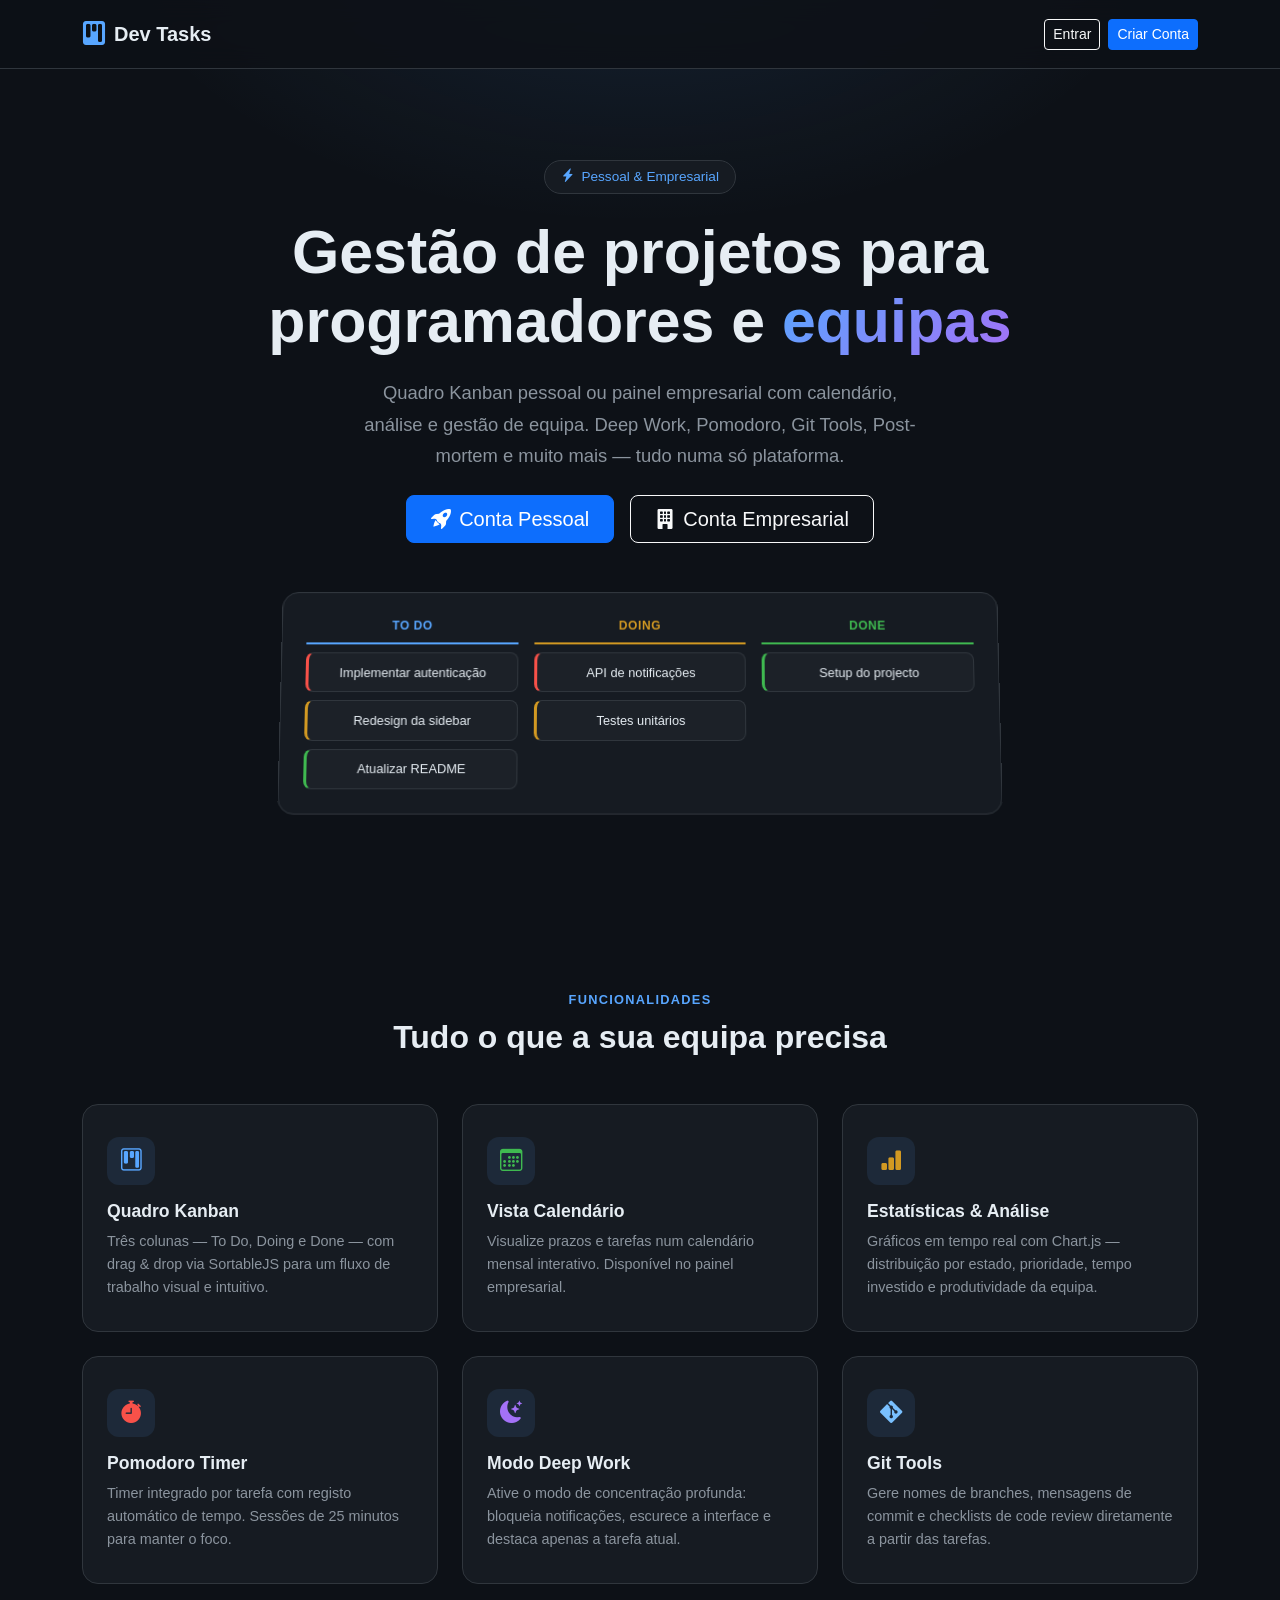
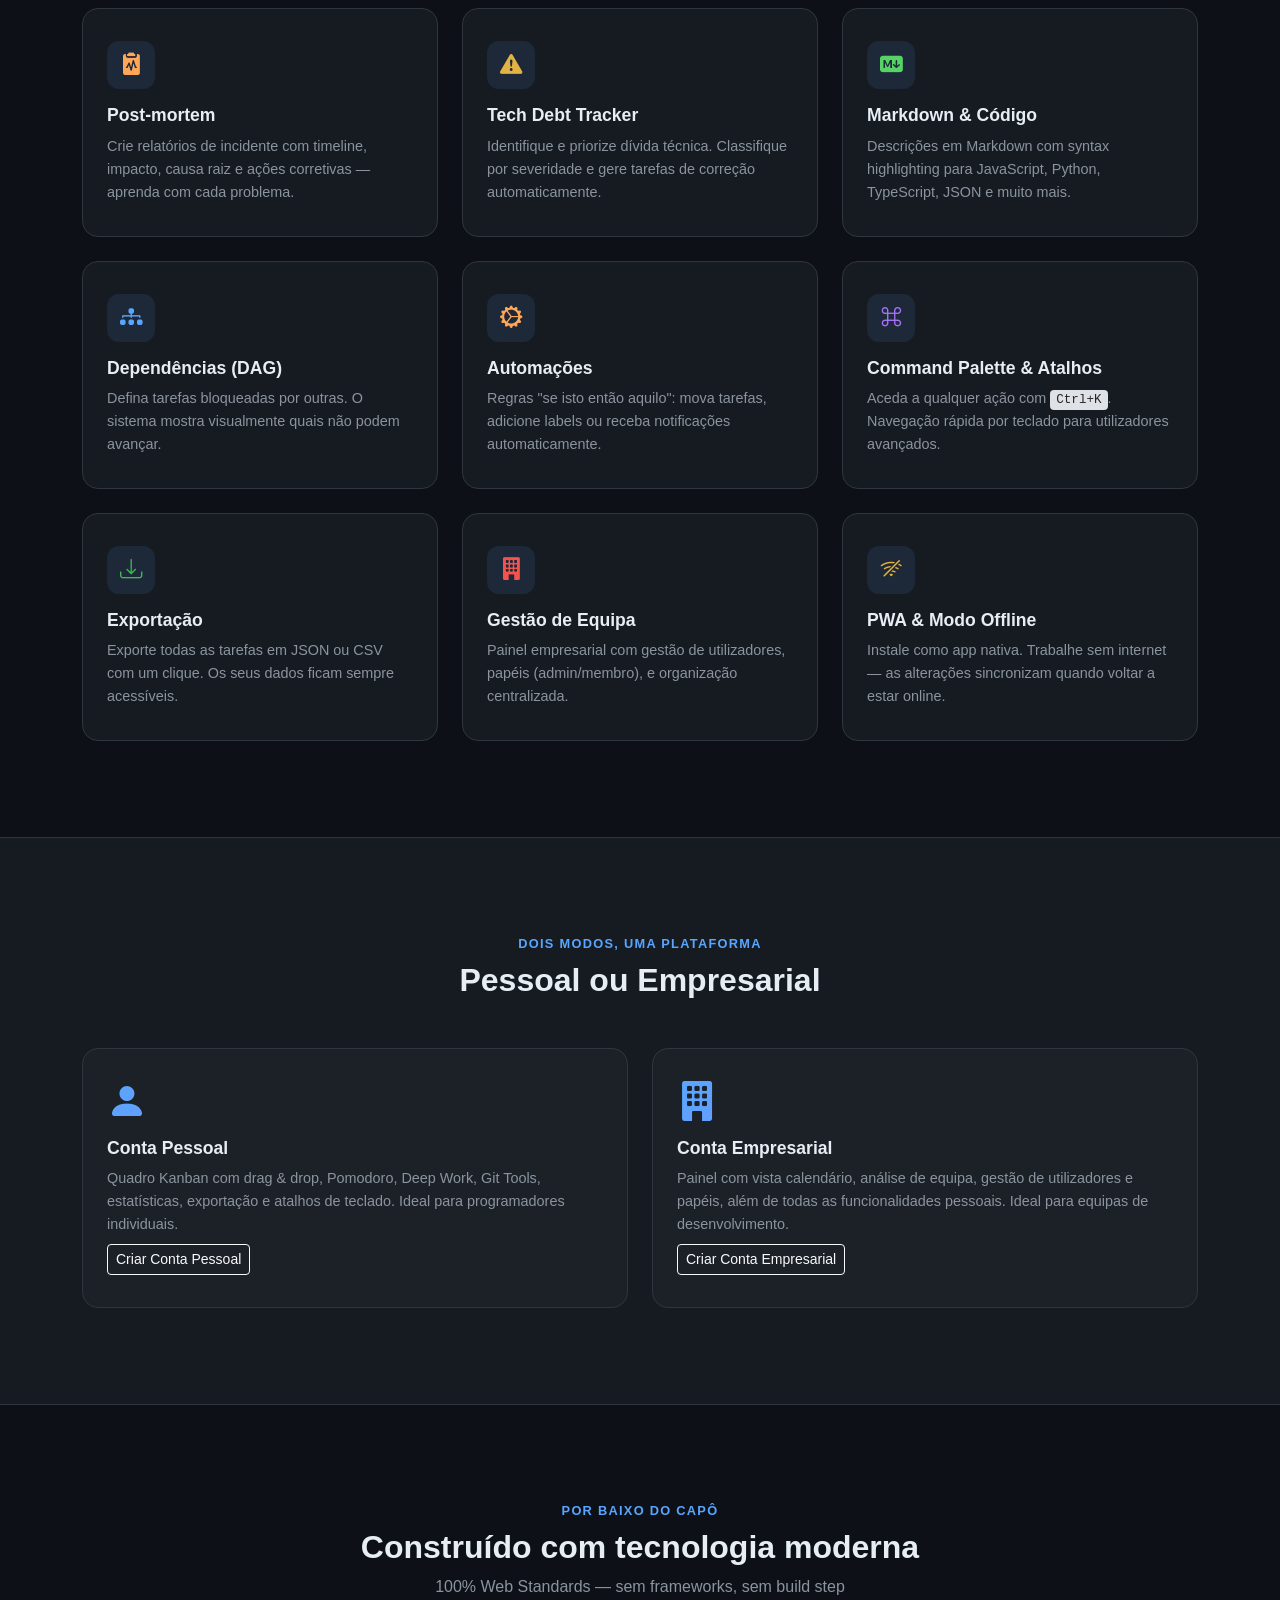
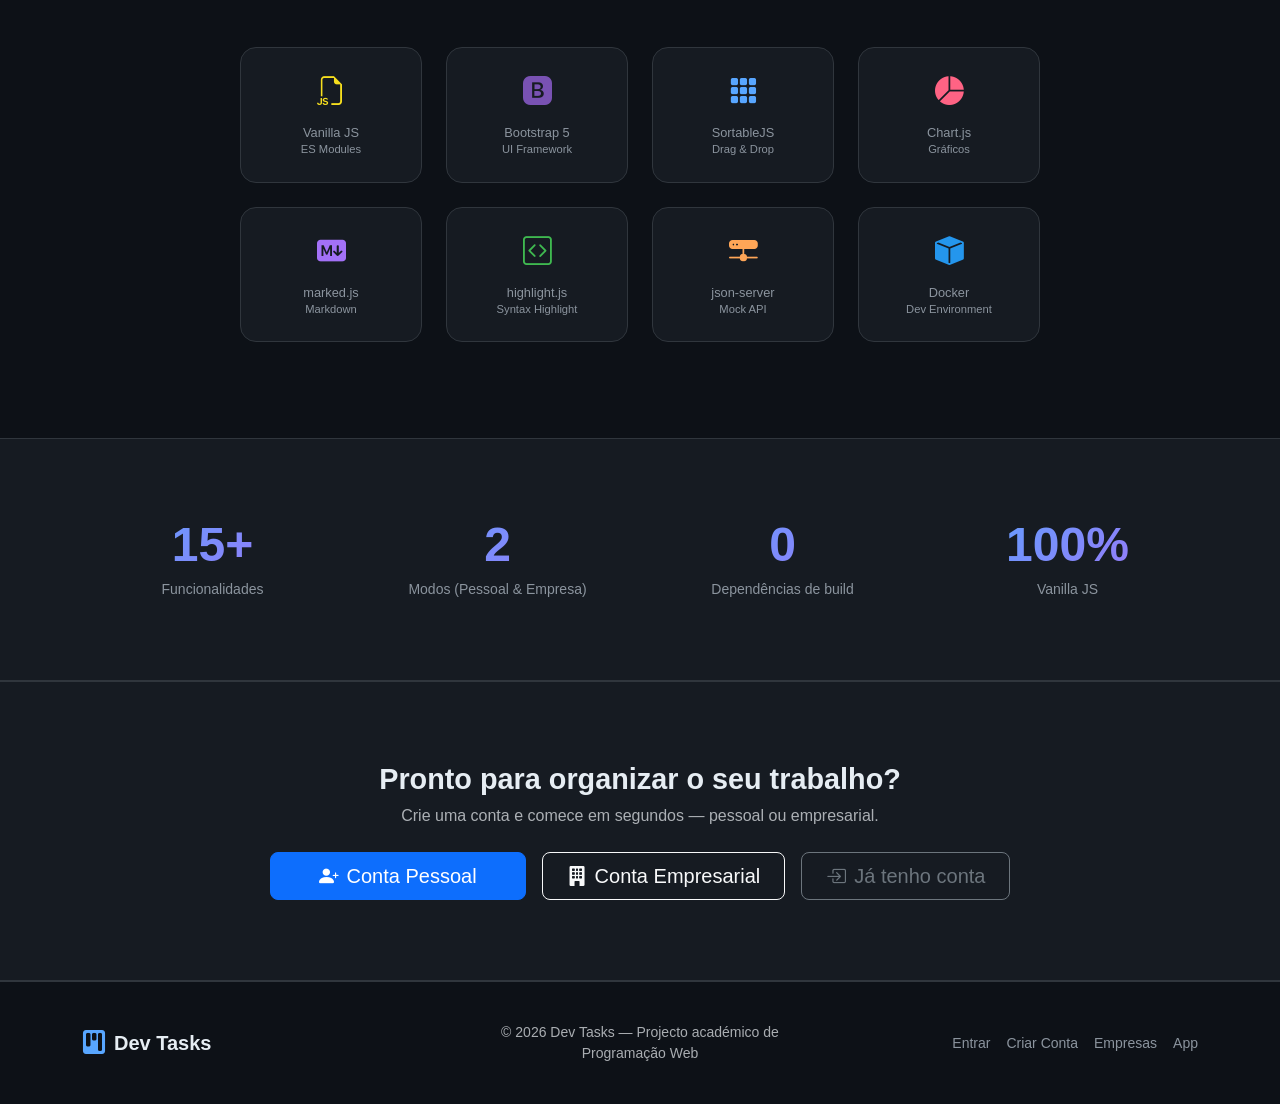
==== index.html @ e015496f "fix: use relative paths for GitHub Pages compatibility" ====
<!DOCTYPE html>
<html lang="pt" data-bs-theme="dark">
<head>
  <meta charset="UTF-8" />
  <meta name="viewport" content="width=device-width, initial-scale=1.0" />
  <meta name="description" content="Dev Tasks — Gestão de projetos para programadores e equipas. Kanban, calendário, Deep Work, Pomodoro, Git Tools e muito mais." />
  <meta name="theme-color" content="#0d1117" />
  <title>Dev Tasks — Gestão de projetos para devs</title>

  <link rel="icon" href="favicon.ico" type="image/x-icon" />
  <link rel="manifest" href="manifest.json" />

  <link
    rel="stylesheet"
    href="https://cdn.jsdelivr.net/npm/bootstrap@5.3.3/dist/css/bootstrap.min.css"
    crossorigin="anonymous"
  />
  <link
    rel="stylesheet"
    href="https://cdn.jsdelivr.net/npm/bootstrap-icons@1.11.3/font/bootstrap-icons.min.css"
  />
  <link rel="stylesheet" href="src/css/landing.css" />
</head>
<body>

  <!-- ===== NAV ===== -->
  <nav class="landing-nav">
    <div class="container d-flex align-items-center justify-content-between">
      <a href="./index.html" class="landing-brand">
        <i class="bi bi-kanban-fill"></i>
        <span>Dev Tasks</span>
      </a>
      <div class="d-flex gap-2 align-items-center">
        <a href="login.html" class="btn btn-outline-light btn-sm">Entrar</a>
        <a href="register.html" class="btn btn-primary btn-sm">Criar Conta</a>
      </div>
    </div>
  </nav>

  <!-- ===== HERO ===== -->
  <section class="hero">
    <div class="container text-center">
      <div class="hero-badge">
        <i class="bi bi-lightning-charge-fill"></i>
        Pessoal &amp; Empresarial
      </div>
      <h1 class="hero-title">
        Gestão de projetos para<br>
        programadores e <span class="text-gradient">equipas</span>
      </h1>
      <p class="hero-subtitle">
        Quadro Kanban pessoal ou painel empresarial com calendário, análise e gestão de equipa.
        Deep Work, Pomodoro, Git Tools, Post-mortem e muito mais — tudo numa só plataforma.
      </p>
      <div class="d-flex justify-content-center gap-3 mt-4">
        <a href="register.html" class="btn btn-primary btn-lg px-4">
          <i class="bi bi-rocket-takeoff-fill me-2"></i>Conta Pessoal
        </a>
        <a href="register-empresa.html" class="btn btn-outline-light btn-lg px-4">
          <i class="bi bi-building-fill me-2"></i>Conta Empresarial
        </a>
      </div>

      <!-- Board preview -->
      <div class="hero-preview mt-5">
        <div class="preview-board">
          <div class="preview-col">
            <div class="preview-col-header" style="--col-color: #58a6ff;">To Do</div>
            <div class="preview-card preview-card--alta">Implementar autenticação</div>
            <div class="preview-card preview-card--media">Redesign da sidebar</div>
            <div class="preview-card preview-card--baixa">Atualizar README</div>
          </div>
          <div class="preview-col">
            <div class="preview-col-header" style="--col-color: #d29922;">Doing</div>
            <div class="preview-card preview-card--alta">API de notificações</div>
            <div class="preview-card preview-card--media">Testes unitários</div>
          </div>
          <div class="preview-col">
            <div class="preview-col-header" style="--col-color: #3fb950;">Done</div>
            <div class="preview-card preview-card--baixa">Setup do projecto</div>
          </div>
        </div>
      </div>
    </div>
  </section>

  <!-- ===== FEATURES ===== -->
  <section id="features" class="features">
    <div class="container">
      <p class="section-label text-center">Funcionalidades</p>
      <h2 class="section-title text-center mb-5">Tudo o que a sua equipa precisa</h2>
      <div class="row g-4">

        <div class="col-md-6 col-lg-4">
          <div class="feature-card">
            <div class="feature-icon" style="--accent: #58a6ff;">
              <i class="bi bi-kanban"></i>
            </div>
            <h3>Quadro Kanban</h3>
            <p>Três colunas — To Do, Doing e Done — com drag &amp; drop via SortableJS para um fluxo de trabalho visual e intuitivo.</p>
          </div>
        </div>

        <div class="col-md-6 col-lg-4">
          <div class="feature-card">
            <div class="feature-icon" style="--accent: #3fb950;">
              <i class="bi bi-calendar3"></i>
            </div>
            <h3>Vista Calendário</h3>
            <p>Visualize prazos e tarefas num calendário mensal interativo. Disponível no painel empresarial.</p>
          </div>
        </div>

        <div class="col-md-6 col-lg-4">
          <div class="feature-card">
            <div class="feature-icon" style="--accent: #d29922;">
              <i class="bi bi-bar-chart-fill"></i>
            </div>
            <h3>Estatísticas &amp; Análise</h3>
            <p>Gráficos em tempo real com Chart.js — distribuição por estado, prioridade, tempo investido e produtividade da equipa.</p>
          </div>
        </div>

        <div class="col-md-6 col-lg-4">
          <div class="feature-card">
            <div class="feature-icon" style="--accent: #f85149;">
              <i class="bi bi-stopwatch-fill"></i>
            </div>
            <h3>Pomodoro Timer</h3>
            <p>Timer integrado por tarefa com registo automático de tempo. Sessões de 25 minutos para manter o foco.</p>
          </div>
        </div>

        <div class="col-md-6 col-lg-4">
          <div class="feature-card">
            <div class="feature-icon" style="--accent: #a371f7;">
              <i class="bi bi-moon-stars-fill"></i>
            </div>
            <h3>Modo Deep Work</h3>
            <p>Ative o modo de concentração profunda: bloqueia notificações, escurece a interface e destaca apenas a tarefa atual.</p>
          </div>
        </div>

        <div class="col-md-6 col-lg-4">
          <div class="feature-card">
            <div class="feature-icon" style="--accent: #79c0ff;">
              <i class="bi bi-git"></i>
            </div>
            <h3>Git Tools</h3>
            <p>Gere nomes de branches, mensagens de commit e checklists de code review diretamente a partir das tarefas.</p>
          </div>
        </div>

        <div class="col-md-6 col-lg-4">
          <div class="feature-card">
            <div class="feature-icon" style="--accent: #ffa657;">
              <i class="bi bi-clipboard2-pulse-fill"></i>
            </div>
            <h3>Post-mortem</h3>
            <p>Crie relatórios de incidente com timeline, impacto, causa raiz e ações corretivas — aprenda com cada problema.</p>
          </div>
        </div>

        <div class="col-md-6 col-lg-4">
          <div class="feature-card">
            <div class="feature-icon" style="--accent: #e3b341;">
              <i class="bi bi-exclamation-triangle-fill"></i>
            </div>
            <h3>Tech Debt Tracker</h3>
            <p>Identifique e priorize dívida técnica. Classifique por severidade e gere tarefas de correção automaticamente.</p>
          </div>
        </div>

        <div class="col-md-6 col-lg-4">
          <div class="feature-card">
            <div class="feature-icon" style="--accent: #56d364;">
              <i class="bi bi-markdown-fill"></i>
            </div>
            <h3>Markdown &amp; Código</h3>
            <p>Descrições em Markdown com syntax highlighting para JavaScript, Python, TypeScript, JSON e muito mais.</p>
          </div>
        </div>

        <div class="col-md-6 col-lg-4">
          <div class="feature-card">
            <div class="feature-icon" style="--accent: #58a6ff;">
              <i class="bi bi-diagram-3-fill"></i>
            </div>
            <h3>Dependências (DAG)</h3>
            <p>Defina tarefas bloqueadas por outras. O sistema mostra visualmente quais não podem avançar.</p>
          </div>
        </div>

        <div class="col-md-6 col-lg-4">
          <div class="feature-card">
            <div class="feature-icon" style="--accent: #ffa657;">
              <i class="bi bi-gear-wide-connected"></i>
            </div>
            <h3>Automações</h3>
            <p>Regras "se isto então aquilo": mova tarefas, adicione labels ou receba notificações automaticamente.</p>
          </div>
        </div>

        <div class="col-md-6 col-lg-4">
          <div class="feature-card">
            <div class="feature-icon" style="--accent: #a371f7;">
              <i class="bi bi-command"></i>
            </div>
            <h3>Command Palette &amp; Atalhos</h3>
            <p>Aceda a qualquer ação com <kbd>Ctrl+K</kbd>. Navegação rápida por teclado para utilizadores avançados.</p>
          </div>
        </div>

        <div class="col-md-6 col-lg-4">
          <div class="feature-card">
            <div class="feature-icon" style="--accent: #3fb950;">
              <i class="bi bi-download"></i>
            </div>
            <h3>Exportação</h3>
            <p>Exporte todas as tarefas em JSON ou CSV com um clique. Os seus dados ficam sempre acessíveis.</p>
          </div>
        </div>

        <div class="col-md-6 col-lg-4">
          <div class="feature-card">
            <div class="feature-icon" style="--accent: #f85149;">
              <i class="bi bi-building-fill"></i>
            </div>
            <h3>Gestão de Equipa</h3>
            <p>Painel empresarial com gestão de utilizadores, papéis (admin/membro), e organização centralizada.</p>
          </div>
        </div>

        <div class="col-md-6 col-lg-4">
          <div class="feature-card">
            <div class="feature-icon" style="--accent: #e3b341;">
              <i class="bi bi-wifi-off"></i>
            </div>
            <h3>PWA &amp; Modo Offline</h3>
            <p>Instale como app nativa. Trabalhe sem internet — as alterações sincronizam quando voltar a estar online.</p>
          </div>
        </div>

      </div>
    </div>
  </section>

  <!-- ===== PLANS ===== -->
  <section class="how-it-works">
    <div class="container">
      <p class="section-label text-center">Dois modos, uma plataforma</p>
      <h2 class="section-title text-center mb-5">Pessoal ou Empresarial</h2>
      <div class="row g-4">
        <div class="col-md-6">
          <div class="step-card">
            <div class="step-number"><i class="bi bi-person-fill"></i></div>
            <h3>Conta Pessoal</h3>
            <p>Quadro Kanban com drag &amp; drop, Pomodoro, Deep Work, Git Tools, estatísticas, exportação e atalhos de teclado. Ideal para programadores individuais.</p>
            <a href="register.html" class="btn btn-sm btn-outline-light mt-2">Criar Conta Pessoal</a>
          </div>
        </div>
        <div class="col-md-6">
          <div class="step-card">
            <div class="step-number"><i class="bi bi-building-fill"></i></div>
            <h3>Conta Empresarial</h3>
            <p>Painel com vista calendário, análise de equipa, gestão de utilizadores e papéis, além de todas as funcionalidades pessoais. Ideal para equipas de desenvolvimento.</p>
            <a href="register-empresa.html" class="btn btn-sm btn-outline-light mt-2">Criar Conta Empresarial</a>
          </div>
        </div>
      </div>
    </div>
  </section>

  <!-- ===== TECH STACK ===== -->
  <section class="tech-stack">
    <div class="container">
      <p class="section-label text-center">Por baixo do capô</p>
      <h2 class="section-title text-center mb-2">Construído com tecnologia moderna</h2>
      <p class="section-subtitle text-center mb-5">100% Web Standards — sem frameworks, sem build step</p>
      <div class="tech-grid">
        <div class="tech-item">
          <i class="bi bi-filetype-js tech-icon" style="color:#f7df1e"></i>
          <span>Vanilla JS<br><small>ES Modules</small></span>
        </div>
        <div class="tech-item">
          <i class="bi bi-bootstrap-fill tech-icon" style="color:#7952b3"></i>
          <span>Bootstrap 5<br><small>UI Framework</small></span>
        </div>
        <div class="tech-item">
          <i class="bi bi-grid-3x3-gap-fill tech-icon" style="color:#58a6ff"></i>
          <span>SortableJS<br><small>Drag &amp; Drop</small></span>
        </div>
        <div class="tech-item">
          <i class="bi bi-pie-chart-fill tech-icon" style="color:#ff6384"></i>
          <span>Chart.js<br><small>Gráficos</small></span>
        </div>
        <div class="tech-item">
          <i class="bi bi-markdown-fill tech-icon" style="color:#a371f7"></i>
          <span>marked.js<br><small>Markdown</small></span>
        </div>
        <div class="tech-item">
          <i class="bi bi-code-square tech-icon" style="color:#3fb950"></i>
          <span>highlight.js<br><small>Syntax Highlight</small></span>
        </div>
        <div class="tech-item">
          <i class="bi bi-hdd-network-fill tech-icon" style="color:#ffa657"></i>
          <span>json-server<br><small>Mock API</small></span>
        </div>
        <div class="tech-item">
          <i class="bi bi-box-fill tech-icon" style="color:#2496ed"></i>
          <span>Docker<br><small>Dev Environment</small></span>
        </div>
      </div>
    </div>
  </section>

  <!-- ===== STATS ===== -->
  <section class="stats-section">
    <div class="container">
      <div class="row g-4 text-center">
        <div class="col-6 col-md-3">
          <div class="stat-number">15+</div>
          <div class="stat-label">Funcionalidades</div>
        </div>
        <div class="col-6 col-md-3">
          <div class="stat-number">2</div>
          <div class="stat-label">Modos (Pessoal &amp; Empresa)</div>
        </div>
        <div class="col-6 col-md-3">
          <div class="stat-number">0</div>
          <div class="stat-label">Dependências de build</div>
        </div>
        <div class="col-6 col-md-3">
          <div class="stat-number">100%</div>
          <div class="stat-label">Vanilla JS</div>
        </div>
      </div>
    </div>
  </section>

  <!-- ===== CTA ===== -->
  <section class="cta">
    <div class="container text-center">
      <h2 class="cta-title">Pronto para organizar o seu trabalho?</h2>
      <p class="text-muted mb-4">Crie uma conta e comece em segundos — pessoal ou empresarial.</p>
      <div class="d-flex justify-content-center gap-3 flex-wrap">
        <a href="register.html" class="btn btn-primary btn-lg px-5">
          <i class="bi bi-person-plus-fill me-2"></i>Conta Pessoal
        </a>
        <a href="register-empresa.html" class="btn btn-outline-light btn-lg px-4">
          <i class="bi bi-building-fill me-2"></i>Conta Empresarial
        </a>
        <a href="login.html" class="btn btn-outline-secondary btn-lg px-4">
          <i class="bi bi-box-arrow-in-right me-2"></i>Já tenho conta
        </a>
      </div>
    </div>
  </section>

  <!-- ===== FOOTER ===== -->
  <footer class="landing-footer">
    <div class="container">
      <div class="row align-items-center g-3">
        <div class="col-md-4">
          <a href="./index.html" class="landing-brand text-decoration-none">
            <i class="bi bi-kanban-fill"></i>
            <span>Dev Tasks</span>
          </a>
        </div>
        <div class="col-md-4 text-center">
          <p class="mb-0 text-muted small">
            &copy; 2026 Dev Tasks — Projecto académico de Programação Web
          </p>
        </div>
        <div class="col-md-4 d-flex justify-content-md-end gap-3">
          <a href="login.html" class="footer-link">Entrar</a>
          <a href="register.html" class="footer-link">Criar Conta</a>
          <a href="register-empresa.html" class="footer-link">Empresas</a>
          <a href="app.html" class="footer-link">App</a>
        </div>
      </div>
    </div>
  </footer>

</body>
---- src/css/landing.css ----
/* ═══════════════════════════════════════════════════════════════════════════
   landing.css — Styles for landing page, login, and register pages
   ═══════════════════════════════════════════════════════════════════════════ */

:root {
  --bg-body: #0d1117;
  --bg-surface: #161b22;
  --bg-card: #1c2128;
  --border-color: #30363d;
  --accent-blue: #58a6ff;
  --accent-green: #3fb950;
  --accent-yellow: #d29922;
  --accent-red: #f85149;
  --accent-purple: #a371f7;
  --text-primary: #e6edf3;
  --text-muted: #8b949e;
}

* { box-sizing: border-box; }

body {
  background: var(--bg-body);
  color: var(--text-primary);
  font-family: -apple-system, BlinkMacSystemFont, 'Segoe UI', Roboto, Oxygen, Ubuntu, Cantarell, sans-serif;
  min-height: 100vh;
}

/* ── Nav ───────────────────────────────────────────────────────────────────── */

.landing-nav {
  position: fixed;
  top: 0;
  left: 0;
  right: 0;
  z-index: 1000;
  padding: 1rem 0;
  background: rgba(13, 17, 23, 0.85);
  backdrop-filter: blur(12px);
  border-bottom: 1px solid var(--border-color);
}

.landing-brand {
  display: flex;
  align-items: center;
  gap: 0.5rem;
  text-decoration: none;
  color: var(--text-primary);
  font-weight: 700;
  font-size: 1.25rem;
}

.landing-brand i {
  font-size: 1.5rem;
  color: var(--accent-blue);
}

.landing-brand:hover {
  color: var(--accent-blue);
}

/* ── Hero ──────────────────────────────────────────────────────────────────── */

.hero {
  padding: 10rem 0 5rem;
  background:
    radial-gradient(ellipse 60% 50% at 50% -10%, rgba(88, 166, 255, 0.12) 0%, transparent 70%),
    var(--bg-body);
}

.hero-badge {
  display: inline-flex;
  align-items: center;
  gap: 0.4rem;
  padding: 0.35rem 1rem;
  margin-bottom: 1.5rem;
  border-radius: 2rem;
  border: 1px solid var(--border-color);
  background: var(--bg-surface);
  color: var(--accent-blue);
  font-size: 0.85rem;
  font-weight: 500;
}

.hero-title {
  font-size: clamp(2.2rem, 5vw, 3.8rem);
  font-weight: 800;
  line-height: 1.15;
  margin-bottom: 1.25rem;
}

.text-gradient {
  background: linear-gradient(135deg, var(--accent-blue), var(--accent-purple));
  -webkit-background-clip: text;
  -webkit-text-fill-color: transparent;
  background-clip: text;
}

.hero-subtitle {
  max-width: 560px;
  margin: 0 auto;
  font-size: 1.15rem;
  color: var(--text-muted);
  line-height: 1.7;
}

/* ── Board Preview ─────────────────────────────────────────────────────────── */

.hero-preview {
  perspective: 1000px;
}

.preview-board {
  display: grid;
  grid-template-columns: repeat(3, 1fr);
  gap: 1rem;
  max-width: 720px;
  margin: 0 auto;
  padding: 1.5rem;
  background: var(--bg-surface);
  border: 1px solid var(--border-color);
  border-radius: 1rem;
  transform: rotateX(4deg);
  transition: transform 0.4s ease;
}

.preview-board:hover {
  transform: rotateX(0deg);
}

.preview-col {
  display: flex;
  flex-direction: column;
  gap: 0.5rem;
}

.preview-col-header {
  font-size: 0.75rem;
  font-weight: 700;
  text-transform: uppercase;
  letter-spacing: 0.05em;
  color: var(--col-color);
  padding-bottom: 0.5rem;
  border-bottom: 2px solid var(--col-color);
}

.preview-card {
  background: var(--bg-card);
  border: 1px solid var(--border-color);
  border-radius: 0.5rem;
  padding: 0.6rem 0.75rem;
  font-size: 0.8rem;
  border-left: 3px solid var(--border-color);
}

.preview-card--alta  { border-left-color: var(--accent-red); }
.preview-card--media { border-left-color: var(--accent-yellow); }
.preview-card--baixa { border-left-color: var(--accent-green); }

/* ── Features ──────────────────────────────────────────────────────────────── */

.features {
  padding: 6rem 0;
}

.section-title {
  font-size: 2rem;
  font-weight: 700;
}

.feature-card {
  background: var(--bg-surface);
  border: 1px solid var(--border-color);
  border-radius: 1rem;
  padding: 2rem 1.5rem;
  height: 100%;
  transition: border-color 0.25s, transform 0.25s;
}

.feature-card:hover {
  border-color: var(--accent-blue);
  transform: translateY(-4px);
}

.feature-icon {
  width: 3rem;
  height: 3rem;
  display: flex;
  align-items: center;
  justify-content: center;
  border-radius: 0.75rem;
  background: rgba(88, 166, 255, 0.1);
  color: var(--accent, var(--accent-blue));
  font-size: 1.4rem;
  margin-bottom: 1rem;
}

.feature-card h3 {
  font-size: 1.1rem;
  font-weight: 600;
  margin-bottom: 0.5rem;
}

.feature-card p {
  font-size: 0.9rem;
  color: var(--text-muted);
  margin-bottom: 0;
  line-height: 1.6;
}

/* ── CTA ───────────────────────────────────────────────────────────────────── */

.cta {
  padding: 5rem 0;
  background: var(--bg-surface);
  border-top: 1px solid var(--border-color);
  border-bottom: 1px solid var(--border-color);
}

.cta-title {
  font-size: 1.8rem;
  font-weight: 700;
  margin-bottom: 0.5rem;
}

/* ── How It Works ──────────────────────────────────────────────────────────── */

.how-it-works {
  padding: 6rem 0;
  background: var(--bg-surface);
  border-top: 1px solid var(--border-color);
  border-bottom: 1px solid var(--border-color);
}

.section-label {
  font-size: 0.8rem;
  font-weight: 600;
  text-transform: uppercase;
  letter-spacing: 0.1em;
  color: var(--accent-blue);
  margin-bottom: 0.5rem;
}

.section-subtitle {
  color: var(--text-muted);
  font-size: 1rem;
  max-width: 520px;
  margin-left: auto;
  margin-right: auto;
}

.step-card {
  background: var(--bg-card);
  border: 1px solid var(--border-color);
  border-radius: 1rem;
  padding: 2rem 1.5rem;
  height: 100%;
  position: relative;
  transition: border-color 0.25s, transform 0.25s;
}

.step-card:hover {
  border-color: var(--accent-blue);
  transform: translateY(-4px);
}

.step-number {
  font-size: 2.5rem;
  font-weight: 800;
  line-height: 1;
  margin-bottom: 1rem;
  background: linear-gradient(135deg, var(--accent-blue), var(--accent-purple));
  -webkit-background-clip: text;
  -webkit-text-fill-color: transparent;
  background-clip: text;
}

.step-card h3 {
  font-size: 1.1rem;
  font-weight: 600;
  margin-bottom: 0.5rem;
}

.step-card p {
  font-size: 0.9rem;
  color: var(--text-muted);
  margin-bottom: 0;
  line-height: 1.6;
}

/* ── Tech Stack ────────────────────────────────────────────────────────────── */

.tech-stack {
  padding: 6rem 0;
}

.tech-grid {
  display: grid;
  grid-template-columns: repeat(4, 1fr);
  gap: 1.5rem;
  max-width: 800px;
  margin: 0 auto;
}

.tech-item {
  display: flex;
  flex-direction: column;
  align-items: center;
  gap: 0.75rem;
  padding: 1.5rem 1rem;
  background: var(--bg-surface);
  border: 1px solid var(--border-color);
  border-radius: 1rem;
  text-align: center;
  font-size: 0.8rem;
  color: var(--text-muted);
  font-weight: 500;
  transition: border-color 0.2s, transform 0.2s;
  line-height: 1.4;
}

.tech-item:hover {
  border-color: var(--border-color);
  transform: translateY(-3px);
  color: var(--text-primary);
}

.tech-item small {
  display: block;
  font-size: 0.7rem;
  color: var(--text-muted);
  font-weight: 400;
}

.tech-icon {
  font-size: 1.8rem;
}

/* ── Stats Section ─────────────────────────────────────────────────────────── */

.stats-section {
  padding: 5rem 0;
  background: var(--bg-surface);
  border-top: 1px solid var(--border-color);
  border-bottom: 1px solid var(--border-color);
}

.stat-number {
  font-size: clamp(2.2rem, 5vw, 3rem);
  font-weight: 800;
  background: linear-gradient(135deg, var(--accent-blue), var(--accent-purple));
  -webkit-background-clip: text;
  -webkit-text-fill-color: transparent;
  background-clip: text;
  line-height: 1.1;
  margin-bottom: 0.4rem;
}

.stat-label {
  font-size: 0.875rem;
  color: var(--text-muted);
  font-weight: 500;
}

/* ── Footer ────────────────────────────────────────────────────────────────── */

.landing-footer {
  padding: 2.5rem 0;
  border-top: 1px solid var(--border-color);
}

.footer-link {
  font-size: 0.875rem;
  color: var(--text-muted);
  text-decoration: none;
  transition: color 0.15s;
}

.footer-link:hover {
  color: var(--accent-blue);
}

/* ═══════════════════════════════════════════════════════════════════════════
   Auth pages (login / register)
   ═══════════════════════════════════════════════════════════════════════════ */

.auth-page {
  display: flex;
  align-items: center;
  justify-content: center;
  min-height: 100vh;
  padding: 2rem 1rem;
  background:
    radial-gradient(ellipse 50% 40% at 50% 20%, rgba(88, 166, 255, 0.08) 0%, transparent 70%),
    var(--bg-body);
}

.auth-wrapper {
  width: 100%;
  max-width: 420px;
}

.auth-card {
  background: var(--bg-surface);
  border: 1px solid var(--border-color);
  border-radius: 1rem;
  padding: 2.5rem 2rem;
}

.auth-back {
  display: inline-flex;
  align-items: center;
  gap: 0.35rem;
  font-size: 0.85rem;
  color: var(--text-muted);
  text-decoration: none;
  margin-bottom: 1.25rem;
  transition: color 0.15s;
}

.auth-back:hover {
  color: var(--accent-blue);
}

.auth-title {
  font-size: 1.5rem;
  font-weight: 700;
  margin-bottom: 0.25rem;
}

.auth-link {
  color: var(--accent-blue);
  text-decoration: none;
  font-weight: 500;
}

/* ── Login mode toggle ──────────────────────────────────────────────────────────── */

.login-mode-toggle {
  display: flex;
  background: var(--bg-body, #0d1117);
  border: 1px solid var(--border-color, #30363d);
  border-radius: 0.6rem;
  padding: 3px;
  gap: 3px;
}

.login-mode-btn {
  flex: 1;
  padding: 0.45rem 0.75rem;
  font-size: 0.85rem;
  font-weight: 500;
  border: none;
  border-radius: 0.45rem;
  background: transparent;
  color: var(--text-muted, #8b949e);
  cursor: pointer;
  transition: background 0.18s, color 0.18s;
  display: flex;
  align-items: center;
  justify-content: center;
  gap: 0.3rem;
}

.login-mode-btn--active {
  background: var(--bg-surface, #161b22);
  color: var(--text-primary, #e6edf3);
  box-shadow: 0 1px 3px rgba(0,0,0,0.3);
}

.login-mode-btn:hover:not(.login-mode-btn--active) {
  color: var(--text-secondary, #c9d1d9);
}

.enterprise-page {
  min-height: 100vh;
  background: var(--bg-body, #0d1117);
  padding-top: 56px; /* space for topbar */
}

/* Top navigation bar */
.enterprise-topbar {
  position: fixed;
  top: 0;
  left: 0;
  right: 0;
  height: 56px;
  display: flex;
  align-items: center;
  gap: 1rem;
  padding: 0 1.5rem;
  background: var(--bg-surface, #161b22);
  border-bottom: 1px solid var(--border-color, #30363d);
  z-index: 1000;
}

.enterprise-topbar .landing-brand {
  margin-right: auto;
}

.enterprise-topbar__badge {
  font-size: 0.75rem;
  font-weight: 600;
  padding: 0.25rem 0.65rem;
  border-radius: 2rem;
  background: rgba(88, 166, 255, 0.1);
  color: #58a6ff;
  border: 1px solid rgba(88, 166, 255, 0.25);
}

.enterprise-topbar__link {
  font-size: 0.8rem;
  color: var(--text-muted, #8b949e);
  text-decoration: none;
  transition: color 0.15s;
}

.enterprise-topbar__link:hover {
  color: var(--accent-blue, #58a6ff);
}

/* Two-column layout */
.enterprise-layout {
  display: grid;
  grid-template-columns: 280px 1fr;
  min-height: calc(100vh - 56px);
}

@media (max-width: 768px) {
  .enterprise-layout {
    grid-template-columns: 1fr;
  }
}

/* ── Sidebar ───────────────────────────────────────────────────────────────── */

.enterprise-sidebar {
  background: var(--bg-surface, #161b22);
  border-right: 1px solid var(--border-color, #30363d);
  padding: 2rem 0;
  position: sticky;
  top: 56px;
  height: calc(100vh - 56px);
  overflow-y: auto;
}

.enterprise-sidebar__inner {
  padding: 0 1.5rem;
}

.enterprise-sidebar__title {
  font-size: 1.1rem;
  font-weight: 700;
  margin-bottom: 0.25rem;
  color: var(--text-primary, #e6edf3);
}

.enterprise-sidebar__sub {
  font-size: 0.8rem;
  color: var(--text-muted, #8b949e);
  margin-bottom: 1.75rem;
}

/* Step indicators */
.enterprise-steps {
  list-style: none;
  padding: 0;
  margin: 0;
  display: flex;
  flex-direction: column;
  gap: 0.25rem;
}

.enterprise-step {
  display: flex;
  align-items: flex-start;
  gap: 0.9rem;
  padding: 0.65rem 0.75rem;
  border-radius: 0.5rem;
  transition: background 0.15s;
  color: var(--text-muted, #8b949e);
}

.enterprise-step--active {
  background: rgba(88, 166, 255, 0.08);
  color: #58a6ff;
}

.enterprise-step--done {
  color: #3fb950;
}

.enterprise-step__num {
  display: inline-flex;
  align-items: center;
  justify-content: center;
  width: 1.75rem;
  height: 1.75rem;
  border-radius: 50%;
  flex-shrink: 0;
  font-size: 0.8rem;
  font-weight: 700;
  background: var(--border-color, #30363d);
  color: var(--text-muted, #8b949e);
  transition: background 0.2s, color 0.2s;
}

.enterprise-step--active .enterprise-step__num {
  background: #58a6ff;
  color: #0d1117;
}

.enterprise-step--done .enterprise-step__num {
  background: #3fb950;
  color: #0d1117;
}

.enterprise-step__label {
  font-size: 0.875rem;
  font-weight: 600;
}

.enterprise-step__desc {
  font-size: 0.75rem;
  opacity: 0.7;
}

/* Plan summary card */
.plan-summary {
  margin-top: 1.5rem;
  padding: 1rem;
  background: rgba(88, 166, 255, 0.06);
  border: 1px solid rgba(88, 166, 255, 0.2);
  border-radius: 0.6rem;
}

.plan-summary__name {
  font-size: 0.75rem;
  text-transform: uppercase;
  letter-spacing: 0.08em;
  color: #58a6ff;
  font-weight: 700;
  margin-bottom: 0.25rem;
}

.plan-summary__seats {
  font-size: 0.8rem;
  color: var(--text-secondary, #c9d1d9);
}

.plan-summary__price {
  font-size: 0.9rem;
  font-weight: 600;
  color: var(--text-primary, #e6edf3);
  margin-top: 0.3rem;
}

/* Trust badges */
.enterprise-trust {
  display: flex;
  flex-direction: column;
  gap: 0.5rem;
}

.trust-item {
  font-size: 0.78rem;
  color: var(--text-muted, #8b949e);
}

/* ── Main content area ─────────────────────────────────────────────────────── */

.enterprise-main {
  padding: 2.5rem 2rem;
  overflow-y: auto;
  max-width: 860px;
}

.enterprise-section__title {
  font-size: 1.3rem;
  font-weight: 700;
  margin-bottom: 0.25rem;
  color: var(--text-primary, #e6edf3);
}

/* ── Plan cards grid ───────────────────────────────────────────────────────── */

.plan-grid {
  display: grid;
  grid-template-columns: repeat(3, 1fr);
  gap: 1rem;
}

@media (max-width: 900px) {
  .plan-grid { grid-template-columns: 1fr; }
}

.plan-card {
  display: flex;
  flex-direction: column;
  border: 2px solid var(--border-color, #30363d);
  border-radius: 0.8rem;
  padding: 1.25rem 1rem;
  cursor: pointer;
  transition: border-color 0.2s, box-shadow 0.2s, transform 0.15s;
  background: var(--bg-surface, #161b22);
  position: relative;
  user-select: none;
}

.plan-card:hover {
  border-color: rgba(88, 166, 255, 0.4);
  transform: translateY(-2px);
}

.plan-card--selected,
.plan-card--featured.plan-card--selected {
  border-color: #58a6ff;
  box-shadow: 0 0 0 3px rgba(88, 166, 255, 0.2);
}

.plan-card--featured {
  border-color: rgba(88, 166, 255, 0.5);
}

.plan-card__ribbon {
  position: absolute;
  top: -1px;
  right: -1px;
  background: #58a6ff;
  color: #0d1117;
  font-size: 0.65rem;
  font-weight: 700;
  letter-spacing: 0.05em;
  text-transform: uppercase;
  padding: 0.2rem 0.6rem;
  border-radius: 0 0.8rem 0 0.5rem;
}

.plan-card__head {
  text-align: center;
  margin-bottom: 1rem;
  padding-bottom: 1rem;
  border-bottom: 1px solid var(--border-color, #30363d);
}

.plan-card__icon {
  width: 2.5rem;
  height: 2.5rem;
  border-radius: 50%;
  background: rgba(255,255,255,0.05);
  display: flex;
  align-items: center;
  justify-content: center;
  margin: 0 auto 0.5rem;
  font-size: 1.2rem;
  color: var(--text-secondary, #c9d1d9);
}

.plan-card__icon--blue { background: rgba(88, 166, 255, 0.1); color: #58a6ff; }
.plan-card__icon--purple { background: rgba(163, 113, 247, 0.12); color: #a371f7; }

.plan-card__name {
  font-size: 1rem;
  font-weight: 700;
  color: var(--text-primary, #e6edf3);
  margin-bottom: 0.15rem;
}

.plan-card__price {
  font-size: 1.1rem;
  font-weight: 700;
  color: #58a6ff;
}

.plan-card__period {
  font-size: 0.72rem;
  font-weight: 400;
  color: var(--text-muted, #8b949e);
}

.plan-card__seats {
  font-size: 0.78rem;
  color: var(--text-muted, #8b949e);
  margin-top: 0.15rem;
}

.plan-card__features {
  list-style: none;
  padding: 0;
  margin: 0 0 1rem;
  flex: 1;
  display: flex;
  flex-direction: column;
  gap: 0.3rem;
  font-size: 0.8rem;
  color: var(--text-secondary, #c9d1d9);
}

.plan-card__features li {
  display: flex;
  align-items: center;
  gap: 0.4rem;
}

.plan-card__badge {
  text-align: center;
  font-size: 0.7rem;
  padding: 0.2rem 0.5rem;
  border-radius: 2rem;
  background: rgba(255,255,255,0.05);
  color: var(--text-muted, #8b949e);
  border: 1px solid var(--border-color, #30363d);
}

.plan-card__badge--blue   { background: rgba(88, 166, 255, 0.08); color: #58a6ff; border-color: rgba(88,166,255,0.2); }
.plan-card__badge--purple { background: rgba(163,113,247,0.08); color: #a371f7; border-color: rgba(163,113,247,0.2); }

/* ── Buttons ───────────────────────────────────────────────────────────────── */

.btn-enterprise-next {
  padding: 0.6rem 1.5rem;
  font-weight: 600;
  border-radius: 0.5rem;
}

.btn-enterprise-back {
  padding: 0.55rem 1.25rem;
  font-size: 0.9rem;
  border-radius: 0.5rem;
  color: var(--text-muted, #8b949e);
}

/* ── Password strength bar ─────────────────────────────────────────────────── */

.pw-strength-bar {
  height: 4px;
  background: var(--border-color, #30363d);
  border-radius: 2px;
  overflow: hidden;
  margin-top: 0.4rem;
}

.pw-strength-fill {
  height: 100%;
  width: 0;
  border-radius: 2px;
  transition: width 0.3s ease, background-color 0.3s ease;
}

/* ── Summary card ──────────────────────────────────────────────────────────── */

.enterprise-summary {
  background: var(--bg-surface, #161b22);
  border: 1px solid var(--border-color, #30363d);
  border-radius: 0.65rem;
  padding: 1.25rem 1.5rem;
  margin-bottom: 1.5rem;
}

.enterprise-summary__title {
  font-size: 0.75rem;
  text-transform: uppercase;
  letter-spacing: 0.08em;
  font-weight: 700;
  color: var(--text-muted, #8b949e);
  margin-bottom: 0.75rem;
}

.enterprise-summary__grid {
  display: grid;
  grid-template-columns: repeat(2, 1fr);
  gap: 0.5rem 1.5rem;
}

.enterprise-summary__row {
  display: flex;
  flex-direction: column;
  gap: 0.1rem;
}

.enterprise-summary__key {
  font-size: 0.72rem;
  color: var(--text-muted, #8b949e);
  text-transform: uppercase;
  letter-spacing: 0.06em;
}

.enterprise-summary__val {
  font-size: 0.9rem;
  font-weight: 600;
  color: var(--text-primary, #e6edf3);
}

/* ── Success state ─────────────────────────────────────────────────────────── */

.success-icon {
  width: 4rem;
  height: 4rem;
  background: rgba(63, 185, 80, 0.12);
  border: 2px solid #3fb950;
  border-radius: 50%;
  display: flex;
  align-items: center;
  justify-content: center;
  font-size: 1.8rem;
  color: #3fb950;
  margin: 0 auto 1.5rem;
}

.success-checklist {
  list-style: none;
  padding: 0;
  margin: 1.5rem 0;
  display: flex;
  flex-direction: column;
  gap: 0.5rem;
}

.success-check-item {
  display: flex;
  align-items: center;
  gap: 0.5rem;
  font-size: 0.9rem;
  color: var(--text-secondary, #c9d1d9);
}

.auth-link:hover {
  text-decoration: underline;
}

/* Input group styling */
.auth-card .input-group-text {
  background: var(--bg-card);
  border-color: var(--border-color);
  color: var(--text-muted);
}

.auth-card .form-control {
  background: var(--bg-card);
  border-color: var(--border-color);
  color: var(--text-primary);
}

.auth-card .form-control:focus {
  border-color: var(--accent-blue);
  box-shadow: 0 0 0 0.2rem rgba(88, 166, 255, 0.15);
}

.auth-card .form-control::placeholder {
  color: var(--text-muted);
  opacity: 0.6;
}

/* ── Responsive ────────────────────────────────────────────────────────────── */

@media (max-width: 768px) {
  .hero { padding: 8rem 0 3rem; }

  .preview-board {
    grid-template-columns: 1fr;
    transform: none;
  }

  .preview-board:hover {
    transform: none;
  }

  .tech-grid {
    grid-template-columns: repeat(2, 1fr);
  }

  .auth-card {
    padding: 2rem 1.5rem;
  }
}
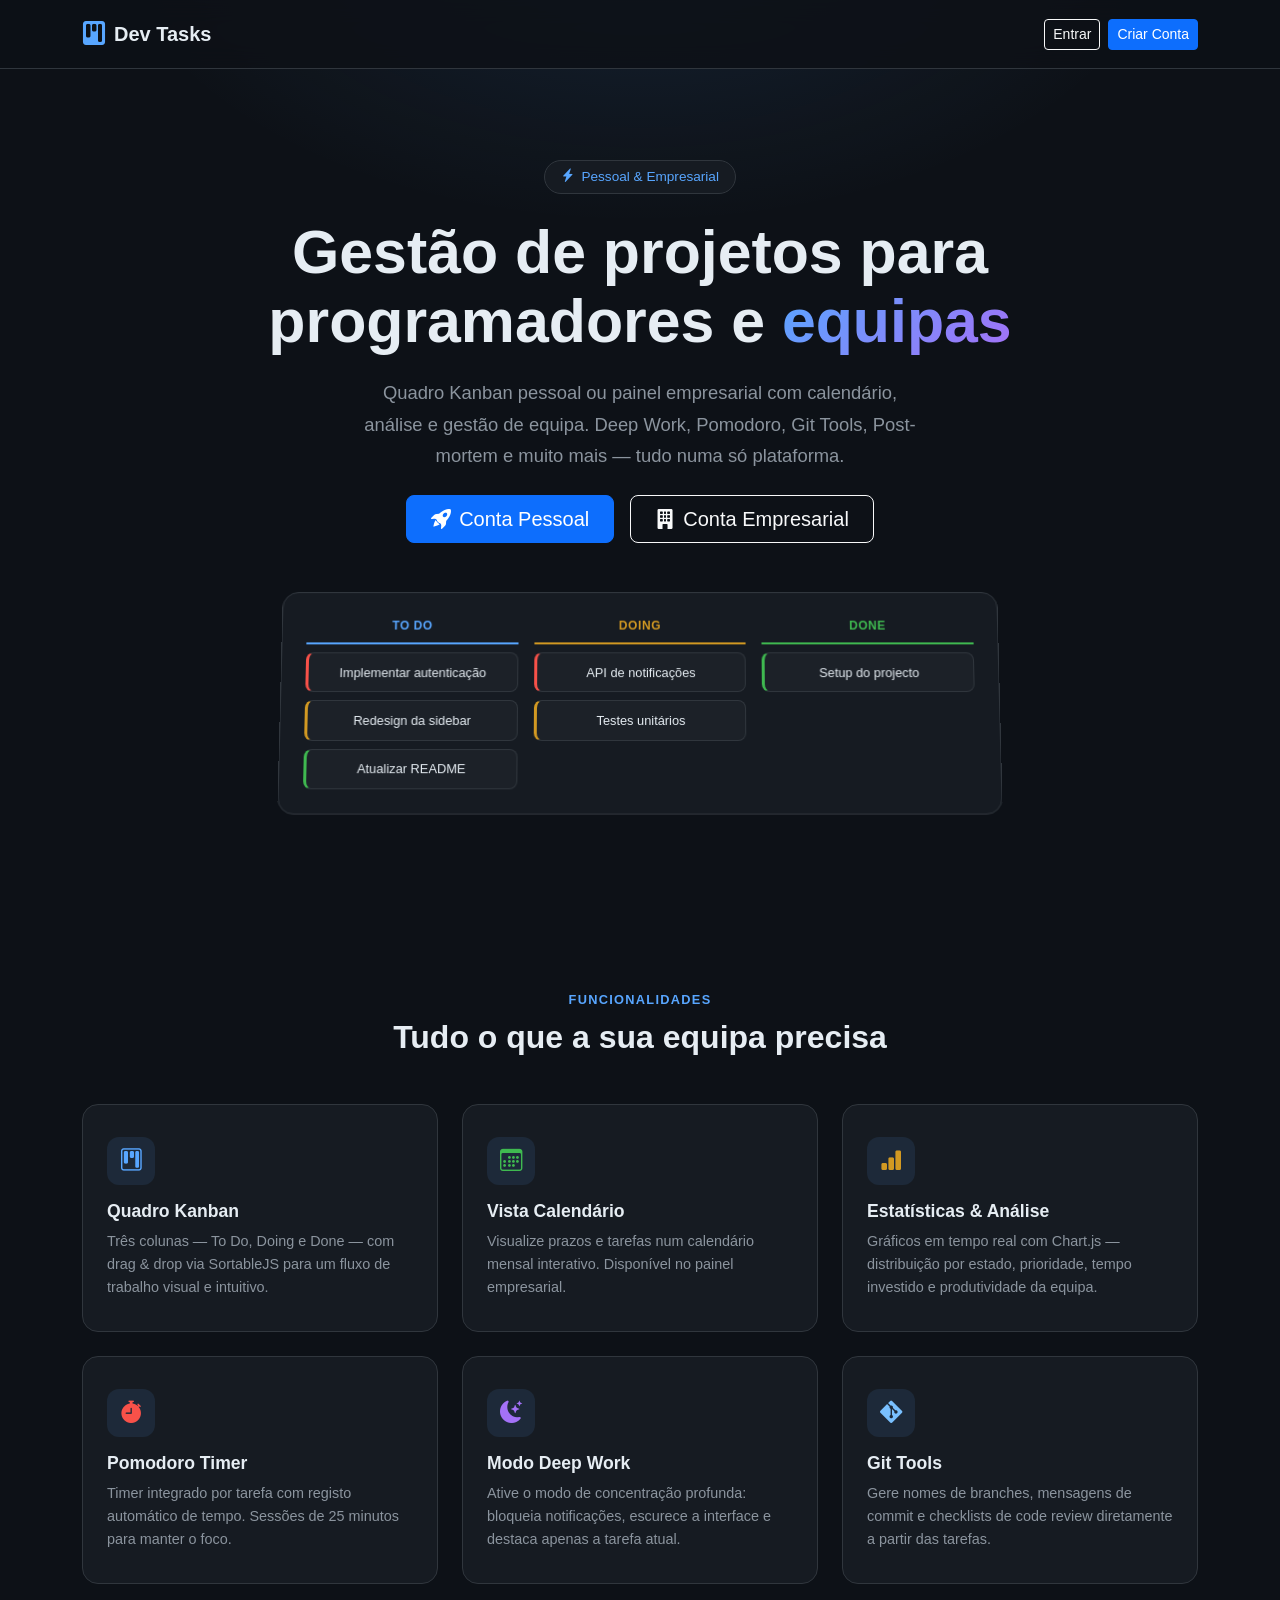
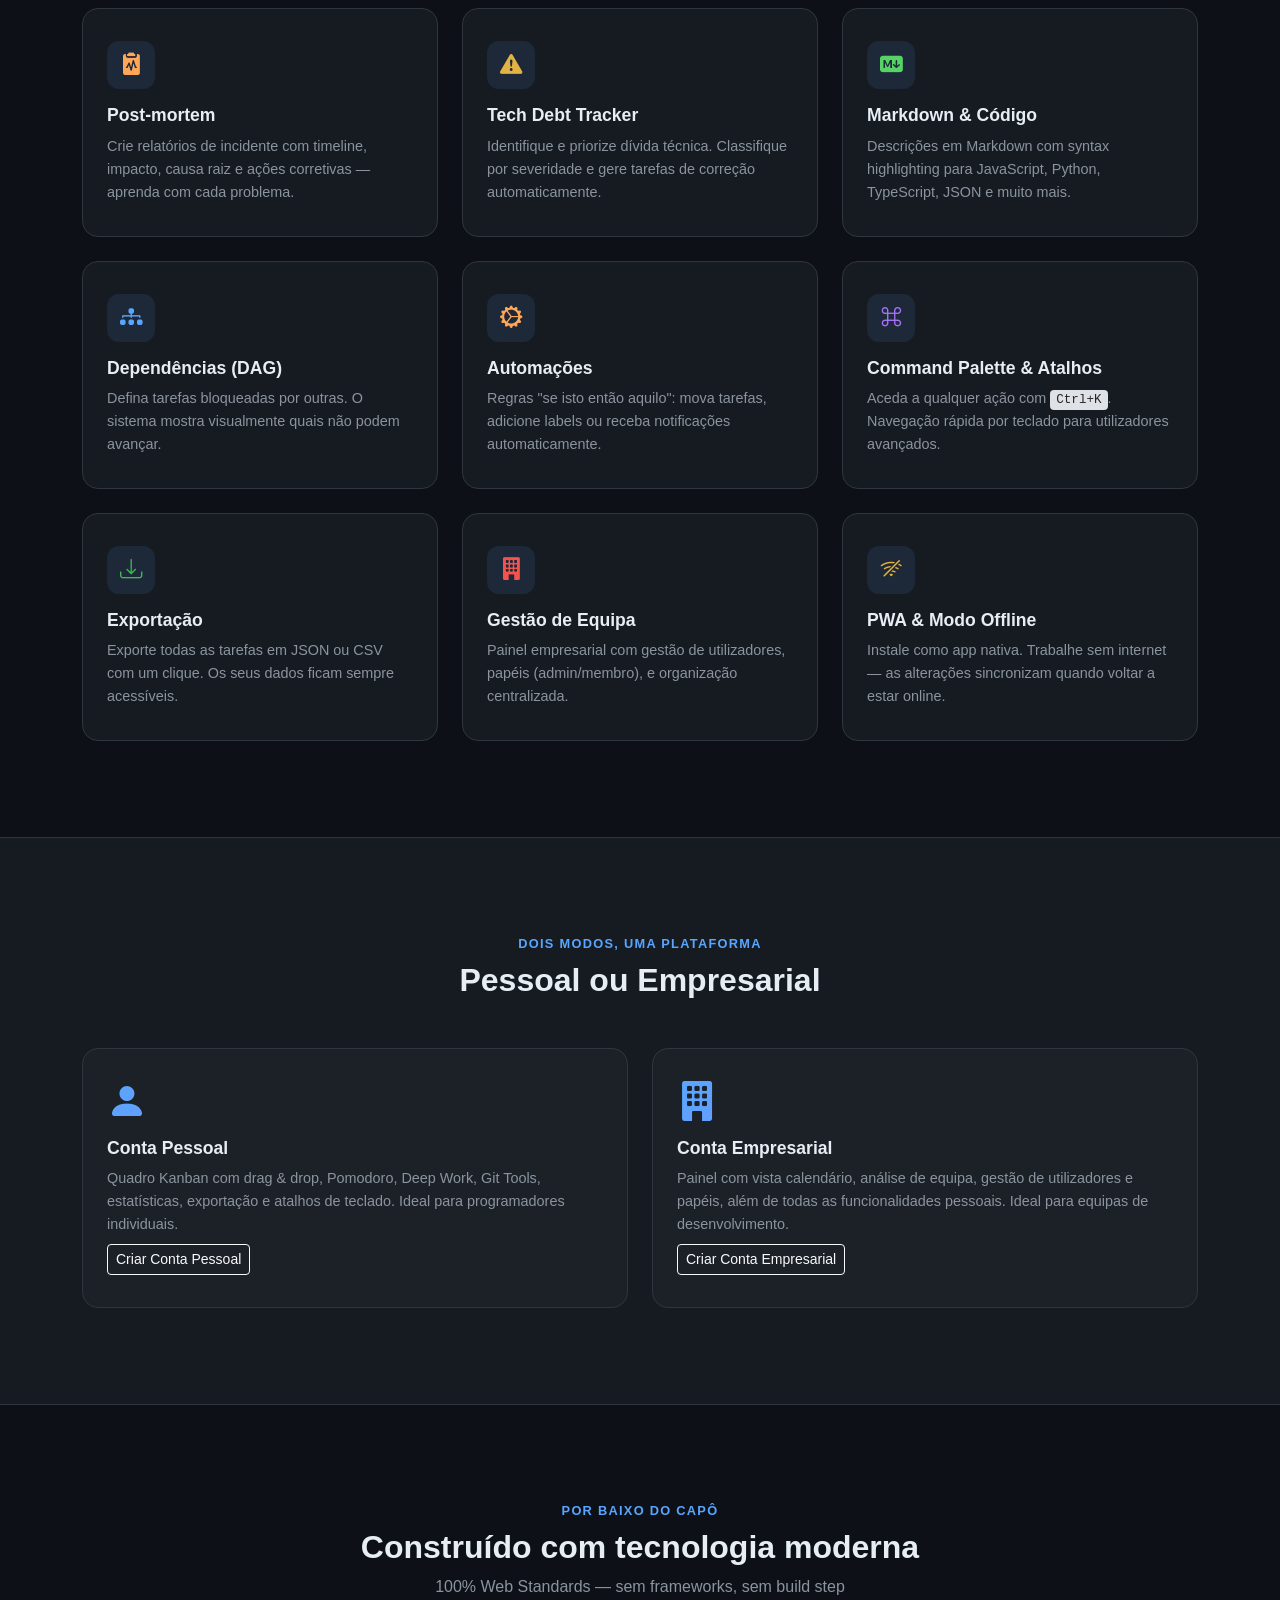
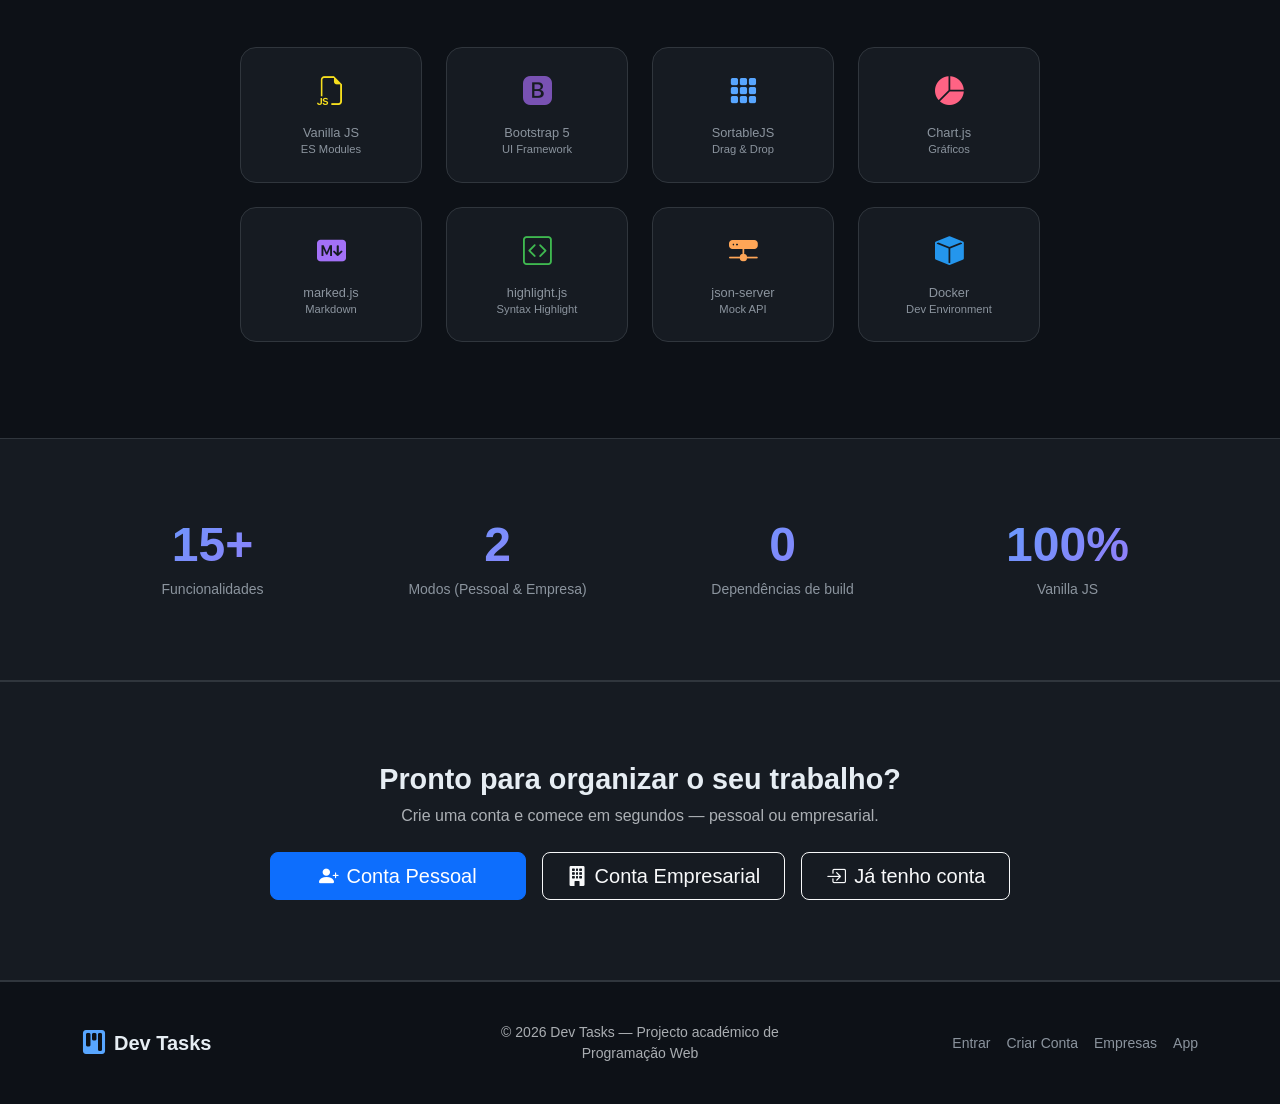
==== commit bbc0fb25: "fix: improve color contrast on CTA button to reach Lighthouse accessibility 100" ====
--- a/index.html
+++ b/index.html
@@ -24,10 +24,10 @@
 <body>
 
   <!-- ===== NAV ===== -->
-  <nav class="landing-nav">
+  <nav class="landing-nav" aria-label="Navegação principal">
     <div class="container d-flex align-items-center justify-content-between">
       <a href="./index.html" class="landing-brand">
-        <i class="bi bi-kanban-fill"></i>
+        <i class="bi bi-kanban-fill" aria-hidden="true"></i>
         <span>Dev Tasks</span>
       </a>
       <div class="d-flex gap-2 align-items-center">
@@ -37,14 +37,16 @@
     </div>
   </nav>
 
+  <main id="conteudo-principal">
+
   <!-- ===== HERO ===== -->
-  <section class="hero">
+  <section class="hero" aria-labelledby="hero-heading">
     <div class="container text-center">
-      <div class="hero-badge">
-        <i class="bi bi-lightning-charge-fill"></i>
+      <div class="hero-badge" aria-hidden="true">
+        <i class="bi bi-lightning-charge-fill" aria-hidden="true"></i>
         Pessoal &amp; Empresarial
       </div>
-      <h1 class="hero-title">
+      <h1 class="hero-title" id="hero-heading">
         Gestão de projetos para<br>
         programadores e <span class="text-gradient">equipas</span>
       </h1>
@@ -54,15 +56,15 @@
       </p>
       <div class="d-flex justify-content-center gap-3 mt-4">
         <a href="register.html" class="btn btn-primary btn-lg px-4">
-          <i class="bi bi-rocket-takeoff-fill me-2"></i>Conta Pessoal
+          <i class="bi bi-rocket-takeoff-fill me-2" aria-hidden="true"></i>Conta Pessoal
         </a>
         <a href="register-empresa.html" class="btn btn-outline-light btn-lg px-4">
-          <i class="bi bi-building-fill me-2"></i>Conta Empresarial
+          <i class="bi bi-building-fill me-2" aria-hidden="true"></i>Conta Empresarial
         </a>
       </div>
 
       <!-- Board preview -->
-      <div class="hero-preview mt-5">
+      <div class="hero-preview mt-5" aria-hidden="true">
         <div class="preview-board">
           <div class="preview-col">
             <div class="preview-col-header" style="--col-color: #58a6ff;">To Do</div>
@@ -315,8 +317,9 @@
   </section>
 
   <!-- ===== STATS ===== -->
-  <section class="stats-section">
-    <div class="container">
+  <section class="stats-section" aria-labelledby="stats-heading">
+    <div class="container">
+      <h2 class="visually-hidden" id="stats-heading">Estatísticas da plataforma</h2>
       <div class="row g-4 text-center">
         <div class="col-6 col-md-3">
           <div class="stat-number">15+</div>
@@ -350,7 +353,7 @@
         <a href="register-empresa.html" class="btn btn-outline-light btn-lg px-4">
           <i class="bi bi-building-fill me-2"></i>Conta Empresarial
         </a>
-        <a href="login.html" class="btn btn-outline-secondary btn-lg px-4">
+        <a href="login.html" class="btn btn-outline-light btn-lg px-4">
           <i class="bi bi-box-arrow-in-right me-2"></i>Já tenho conta
         </a>
       </div>
@@ -358,12 +361,14 @@
   </section>
 
   <!-- ===== FOOTER ===== -->
-  <footer class="landing-footer">
+  </main>
+
+  <footer class="landing-footer" aria-label="Rodapé">
     <div class="container">
       <div class="row align-items-center g-3">
         <div class="col-md-4">
           <a href="./index.html" class="landing-brand text-decoration-none">
-            <i class="bi bi-kanban-fill"></i>
+            <i class="bi bi-kanban-fill" aria-hidden="true"></i>
             <span>Dev Tasks</span>
           </a>
         </div>
--- a/src/css/landing.css
+++ b/src/css/landing.css
@@ -972,3 +972,53 @@
     padding: 2rem 1.5rem;
   }
 }
+
+/* ── Google Sign-In ─────────────────────────────────────────────────────────── */
+
+.auth-divider {
+  display: flex;
+  align-items: center;
+  gap: 0.75rem;
+  color: var(--text-muted);
+  font-size: 0.8rem;
+}
+
+.auth-divider::before,
+.auth-divider::after {
+  content: '';
+  flex: 1;
+  height: 1px;
+  background: var(--border-color);
+}
+
+.btn-google {
+  display: flex;
+  align-items: center;
+  justify-content: center;
+  gap: 0.625rem;
+  width: 100%;
+  padding: 0.6rem 1rem;
+  background: #fff;
+  color: #3c4043;
+  border: 1px solid #dadce0;
+  border-radius: 6px;
+  font-size: 0.9rem;
+  font-weight: 500;
+  cursor: pointer;
+  transition: background 0.15s, box-shadow 0.15s;
+}
+
+.btn-google:hover {
+  background: #f8f9fa;
+  box-shadow: 0 1px 4px rgba(0,0,0,0.3);
+}
+
+.btn-google:active {
+  background: #f1f3f4;
+}
+
+.g-signin-container {
+  display: flex;
+  justify-content: center;
+  min-height: 44px;
+}
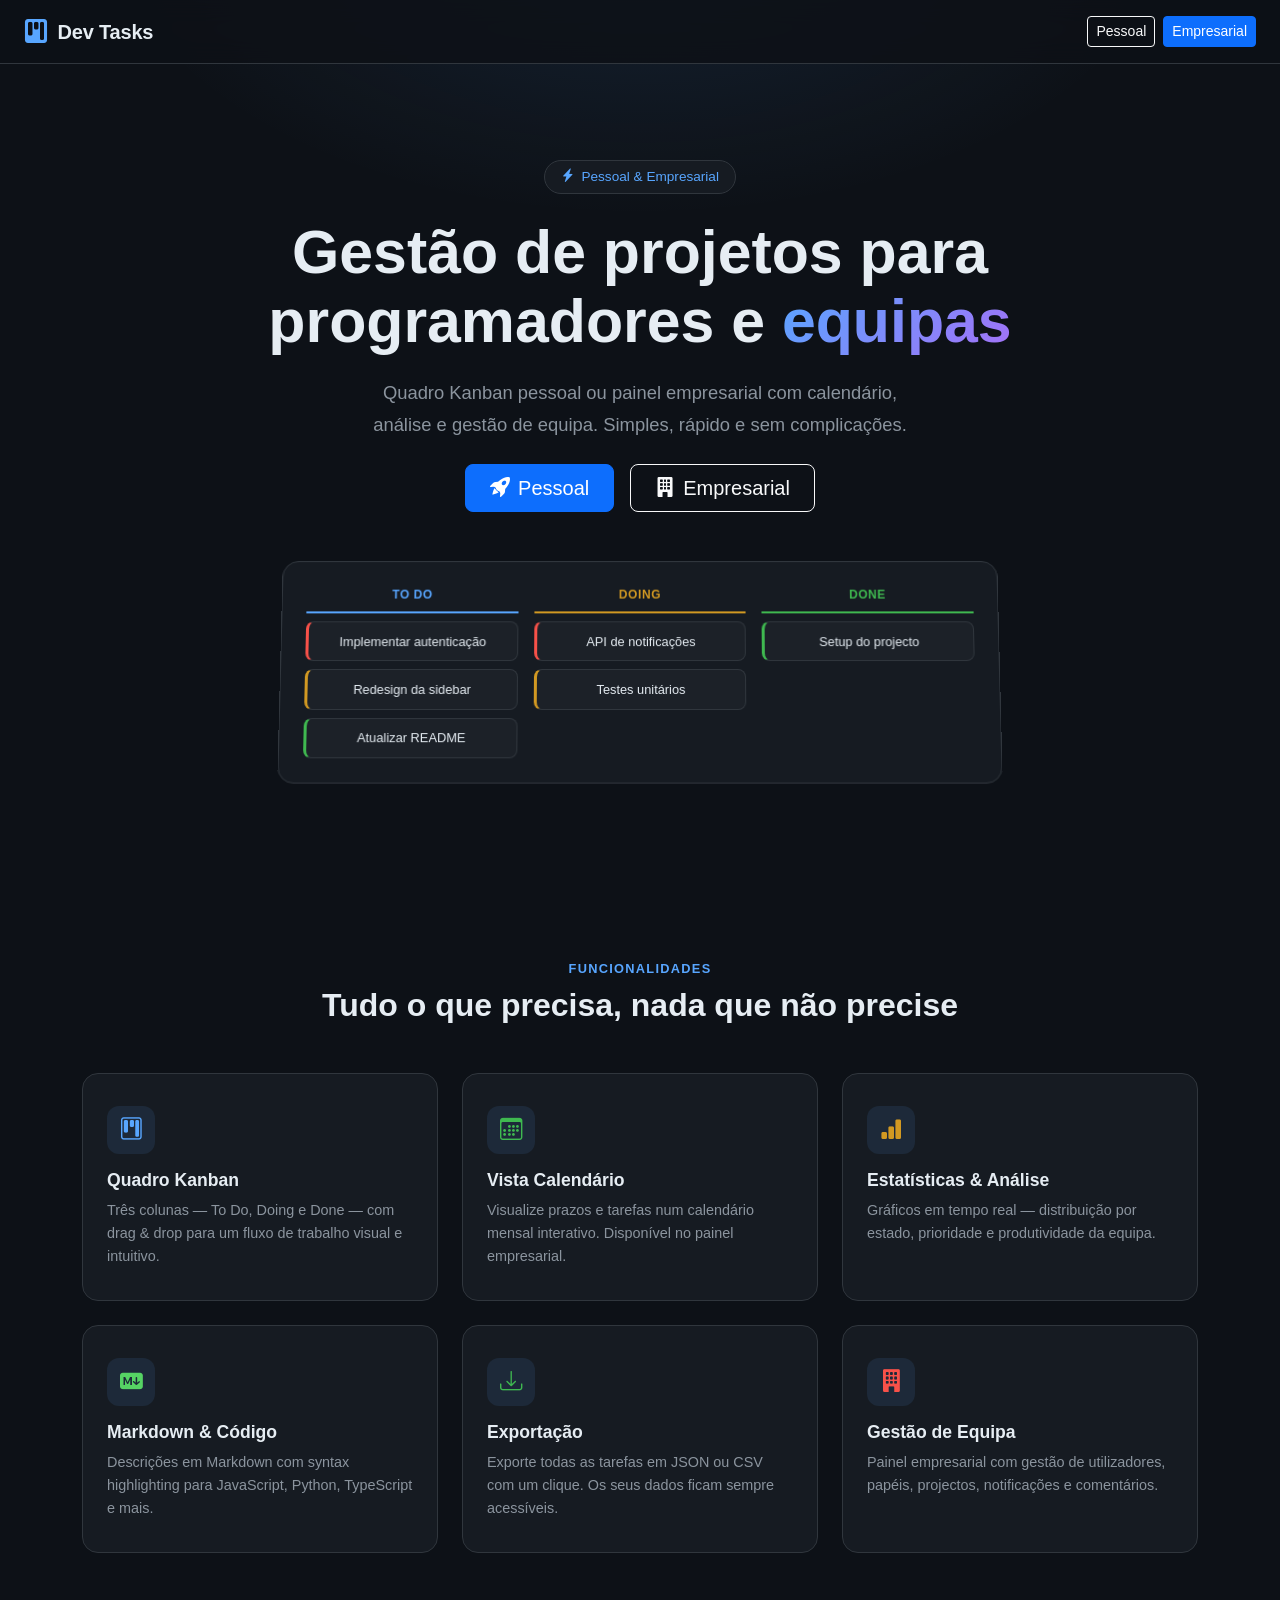
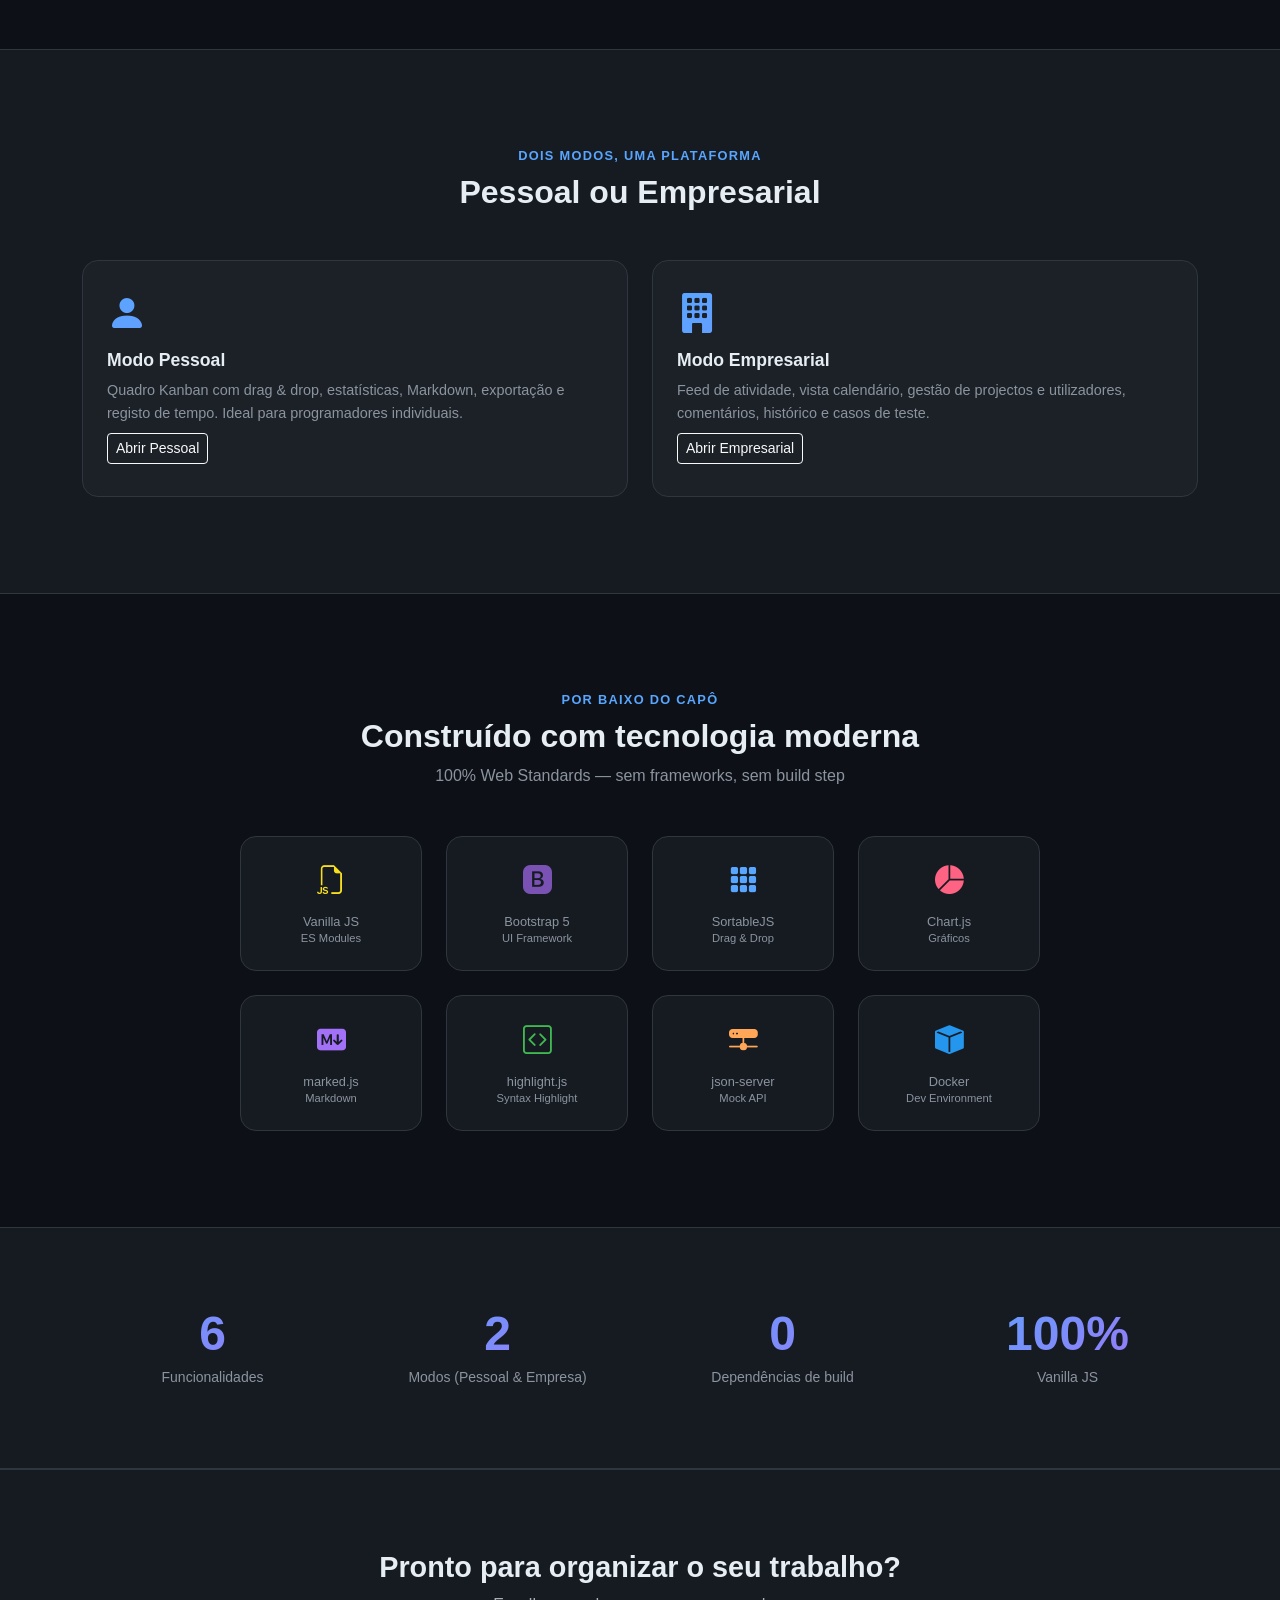
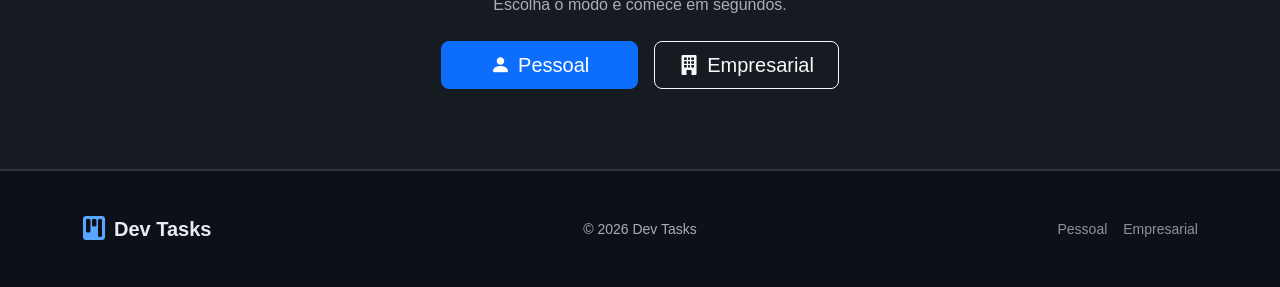
==== commit f8f27892: "feat: add app-navbar web component and wire all enterprise modules - Add src/components/app-navbar.j" ====
--- a/index.html
+++ b/index.html
@@ -3,39 +3,24 @@
 <head>
   <meta charset="UTF-8" />
   <meta name="viewport" content="width=device-width, initial-scale=1.0" />
-  <meta name="description" content="Dev Tasks — Gestão de projetos para programadores e equipas. Kanban, calendário, Deep Work, Pomodoro, Git Tools e muito mais." />
+  <meta name="description" content="Dev Tasks — Gestão de projetos para programadores e equipas. Kanban, calendário, estatísticas e gestão de equipa." />
   <meta name="theme-color" content="#0d1117" />
   <title>Dev Tasks — Gestão de projetos para devs</title>
 
   <link rel="icon" href="favicon.ico" type="image/x-icon" />
-  <link rel="manifest" href="manifest.json" />
-
-  <link
-    rel="stylesheet"
-    href="https://cdn.jsdelivr.net/npm/bootstrap@5.3.3/dist/css/bootstrap.min.css"
-    crossorigin="anonymous"
-  />
-  <link
-    rel="stylesheet"
-    href="https://cdn.jsdelivr.net/npm/bootstrap-icons@1.11.3/font/bootstrap-icons.min.css"
-  />
+  <link rel="stylesheet" href="https://cdn.jsdelivr.net/npm/bootstrap@5.3.3/dist/css/bootstrap.min.css" crossorigin="anonymous" />
+  <link rel="stylesheet" href="https://cdn.jsdelivr.net/npm/bootstrap-icons@1.11.3/font/bootstrap-icons.min.css" />
   <link rel="stylesheet" href="src/css/landing.css" />
 </head>
 <body>
 
   <!-- ===== NAV ===== -->
-  <nav class="landing-nav" aria-label="Navegação principal">
-    <div class="container d-flex align-items-center justify-content-between">
-      <a href="./index.html" class="landing-brand">
-        <i class="bi bi-kanban-fill" aria-hidden="true"></i>
-        <span>Dev Tasks</span>
-      </a>
-      <div class="d-flex gap-2 align-items-center">
-        <a href="login.html" class="btn btn-outline-light btn-sm">Entrar</a>
-        <a href="register.html" class="btn btn-primary btn-sm">Criar Conta</a>
-      </div>
-    </div>
-  </nav>
+  <app-navbar variant="landing" home-href="./index.html" page-title="Dev Tasks" logo-icon="bi-kanban-fill">
+    <div slot="actions" class="d-flex gap-2 align-items-center">
+      <a href="app.html" class="btn btn-outline-light btn-sm">Pessoal</a>
+      <a href="app-enterprise.html" class="btn btn-primary btn-sm">Empresarial</a>
+    </div>
+  </app-navbar>
 
   <main id="conteudo-principal">
 
@@ -52,14 +37,14 @@
       </h1>
       <p class="hero-subtitle">
         Quadro Kanban pessoal ou painel empresarial com calendário, análise e gestão de equipa.
-        Deep Work, Pomodoro, Git Tools, Post-mortem e muito mais — tudo numa só plataforma.
+        Simples, rápido e sem complicações.
       </p>
       <div class="d-flex justify-content-center gap-3 mt-4">
-        <a href="register.html" class="btn btn-primary btn-lg px-4">
-          <i class="bi bi-rocket-takeoff-fill me-2" aria-hidden="true"></i>Conta Pessoal
-        </a>
-        <a href="register-empresa.html" class="btn btn-outline-light btn-lg px-4">
-          <i class="bi bi-building-fill me-2" aria-hidden="true"></i>Conta Empresarial
+        <a href="app.html" class="btn btn-primary btn-lg px-4">
+          <i class="bi bi-rocket-takeoff-fill me-2" aria-hidden="true"></i>Pessoal
+        </a>
+        <a href="app-enterprise.html" class="btn btn-outline-light btn-lg px-4">
+          <i class="bi bi-building-fill me-2" aria-hidden="true"></i>Empresarial
         </a>
       </div>
 
@@ -90,7 +75,7 @@
   <section id="features" class="features">
     <div class="container">
       <p class="section-label text-center">Funcionalidades</p>
-      <h2 class="section-title text-center mb-5">Tudo o que a sua equipa precisa</h2>
+      <h2 class="section-title text-center mb-5">Tudo o que precisa, nada que não precise</h2>
       <div class="row g-4">
 
         <div class="col-md-6 col-lg-4">
@@ -99,7 +84,7 @@
               <i class="bi bi-kanban"></i>
             </div>
             <h3>Quadro Kanban</h3>
-            <p>Três colunas — To Do, Doing e Done — com drag &amp; drop via SortableJS para um fluxo de trabalho visual e intuitivo.</p>
+            <p>Três colunas — To Do, Doing e Done — com drag &amp; drop para um fluxo de trabalho visual e intuitivo.</p>
           </div>
         </div>
 
@@ -119,57 +104,7 @@
               <i class="bi bi-bar-chart-fill"></i>
             </div>
             <h3>Estatísticas &amp; Análise</h3>
-            <p>Gráficos em tempo real com Chart.js — distribuição por estado, prioridade, tempo investido e produtividade da equipa.</p>
-          </div>
-        </div>
-
-        <div class="col-md-6 col-lg-4">
-          <div class="feature-card">
-            <div class="feature-icon" style="--accent: #f85149;">
-              <i class="bi bi-stopwatch-fill"></i>
-            </div>
-            <h3>Pomodoro Timer</h3>
-            <p>Timer integrado por tarefa com registo automático de tempo. Sessões de 25 minutos para manter o foco.</p>
-          </div>
-        </div>
-
-        <div class="col-md-6 col-lg-4">
-          <div class="feature-card">
-            <div class="feature-icon" style="--accent: #a371f7;">
-              <i class="bi bi-moon-stars-fill"></i>
-            </div>
-            <h3>Modo Deep Work</h3>
-            <p>Ative o modo de concentração profunda: bloqueia notificações, escurece a interface e destaca apenas a tarefa atual.</p>
-          </div>
-        </div>
-
-        <div class="col-md-6 col-lg-4">
-          <div class="feature-card">
-            <div class="feature-icon" style="--accent: #79c0ff;">
-              <i class="bi bi-git"></i>
-            </div>
-            <h3>Git Tools</h3>
-            <p>Gere nomes de branches, mensagens de commit e checklists de code review diretamente a partir das tarefas.</p>
-          </div>
-        </div>
-
-        <div class="col-md-6 col-lg-4">
-          <div class="feature-card">
-            <div class="feature-icon" style="--accent: #ffa657;">
-              <i class="bi bi-clipboard2-pulse-fill"></i>
-            </div>
-            <h3>Post-mortem</h3>
-            <p>Crie relatórios de incidente com timeline, impacto, causa raiz e ações corretivas — aprenda com cada problema.</p>
-          </div>
-        </div>
-
-        <div class="col-md-6 col-lg-4">
-          <div class="feature-card">
-            <div class="feature-icon" style="--accent: #e3b341;">
-              <i class="bi bi-exclamation-triangle-fill"></i>
-            </div>
-            <h3>Tech Debt Tracker</h3>
-            <p>Identifique e priorize dívida técnica. Classifique por severidade e gere tarefas de correção automaticamente.</p>
+            <p>Gráficos em tempo real — distribuição por estado, prioridade e produtividade da equipa.</p>
           </div>
         </div>
 
@@ -179,37 +114,7 @@
               <i class="bi bi-markdown-fill"></i>
             </div>
             <h3>Markdown &amp; Código</h3>
-            <p>Descrições em Markdown com syntax highlighting para JavaScript, Python, TypeScript, JSON e muito mais.</p>
-          </div>
-        </div>
-
-        <div class="col-md-6 col-lg-4">
-          <div class="feature-card">
-            <div class="feature-icon" style="--accent: #58a6ff;">
-              <i class="bi bi-diagram-3-fill"></i>
-            </div>
-            <h3>Dependências (DAG)</h3>
-            <p>Defina tarefas bloqueadas por outras. O sistema mostra visualmente quais não podem avançar.</p>
-          </div>
-        </div>
-
-        <div class="col-md-6 col-lg-4">
-          <div class="feature-card">
-            <div class="feature-icon" style="--accent: #ffa657;">
-              <i class="bi bi-gear-wide-connected"></i>
-            </div>
-            <h3>Automações</h3>
-            <p>Regras "se isto então aquilo": mova tarefas, adicione labels ou receba notificações automaticamente.</p>
-          </div>
-        </div>
-
-        <div class="col-md-6 col-lg-4">
-          <div class="feature-card">
-            <div class="feature-icon" style="--accent: #a371f7;">
-              <i class="bi bi-command"></i>
-            </div>
-            <h3>Command Palette &amp; Atalhos</h3>
-            <p>Aceda a qualquer ação com <kbd>Ctrl+K</kbd>. Navegação rápida por teclado para utilizadores avançados.</p>
+            <p>Descrições em Markdown com syntax highlighting para JavaScript, Python, TypeScript e mais.</p>
           </div>
         </div>
 
@@ -229,17 +134,7 @@
               <i class="bi bi-building-fill"></i>
             </div>
             <h3>Gestão de Equipa</h3>
-            <p>Painel empresarial com gestão de utilizadores, papéis (admin/membro), e organização centralizada.</p>
-          </div>
-        </div>
-
-        <div class="col-md-6 col-lg-4">
-          <div class="feature-card">
-            <div class="feature-icon" style="--accent: #e3b341;">
-              <i class="bi bi-wifi-off"></i>
-            </div>
-            <h3>PWA &amp; Modo Offline</h3>
-            <p>Instale como app nativa. Trabalhe sem internet — as alterações sincronizam quando voltar a estar online.</p>
+            <p>Painel empresarial com gestão de utilizadores, papéis, projectos, notificações e comentários.</p>
           </div>
         </div>
 
@@ -256,17 +151,17 @@
         <div class="col-md-6">
           <div class="step-card">
             <div class="step-number"><i class="bi bi-person-fill"></i></div>
-            <h3>Conta Pessoal</h3>
-            <p>Quadro Kanban com drag &amp; drop, Pomodoro, Deep Work, Git Tools, estatísticas, exportação e atalhos de teclado. Ideal para programadores individuais.</p>
-            <a href="register.html" class="btn btn-sm btn-outline-light mt-2">Criar Conta Pessoal</a>
+            <h3>Modo Pessoal</h3>
+            <p>Quadro Kanban com drag &amp; drop, estatísticas, Markdown, exportação e registo de tempo. Ideal para programadores individuais.</p>
+            <a href="app.html" class="btn btn-sm btn-outline-light mt-2">Abrir Pessoal</a>
           </div>
         </div>
         <div class="col-md-6">
           <div class="step-card">
             <div class="step-number"><i class="bi bi-building-fill"></i></div>
-            <h3>Conta Empresarial</h3>
-            <p>Painel com vista calendário, análise de equipa, gestão de utilizadores e papéis, além de todas as funcionalidades pessoais. Ideal para equipas de desenvolvimento.</p>
-            <a href="register-empresa.html" class="btn btn-sm btn-outline-light mt-2">Criar Conta Empresarial</a>
+            <h3>Modo Empresarial</h3>
+            <p>Feed de atividade, vista calendário, gestão de projectos e utilizadores, comentários, histórico e casos de teste.</p>
+            <a href="app-enterprise.html" class="btn btn-sm btn-outline-light mt-2">Abrir Empresarial</a>
           </div>
         </div>
       </div>
@@ -322,7 +217,7 @@
       <h2 class="visually-hidden" id="stats-heading">Estatísticas da plataforma</h2>
       <div class="row g-4 text-center">
         <div class="col-6 col-md-3">
-          <div class="stat-number">15+</div>
+          <div class="stat-number">6</div>
           <div class="stat-label">Funcionalidades</div>
         </div>
         <div class="col-6 col-md-3">
@@ -345,24 +240,21 @@
   <section class="cta">
     <div class="container text-center">
       <h2 class="cta-title">Pronto para organizar o seu trabalho?</h2>
-      <p class="text-muted mb-4">Crie uma conta e comece em segundos — pessoal ou empresarial.</p>
+      <p class="text-muted mb-4">Escolha o modo e comece em segundos.</p>
       <div class="d-flex justify-content-center gap-3 flex-wrap">
-        <a href="register.html" class="btn btn-primary btn-lg px-5">
-          <i class="bi bi-person-plus-fill me-2"></i>Conta Pessoal
-        </a>
-        <a href="register-empresa.html" class="btn btn-outline-light btn-lg px-4">
-          <i class="bi bi-building-fill me-2"></i>Conta Empresarial
-        </a>
-        <a href="login.html" class="btn btn-outline-light btn-lg px-4">
-          <i class="bi bi-box-arrow-in-right me-2"></i>Já tenho conta
-        </a>
-      </div>
-    </div>
-  </section>
+        <a href="app.html" class="btn btn-primary btn-lg px-5">
+          <i class="bi bi-person-fill me-2"></i>Pessoal
+        </a>
+        <a href="app-enterprise.html" class="btn btn-outline-light btn-lg px-4">
+          <i class="bi bi-building-fill me-2"></i>Empresarial
+        </a>
+      </div>
+    </div>
+  </section>
+
+  </main>
 
   <!-- ===== FOOTER ===== -->
-  </main>
-
   <footer class="landing-footer" aria-label="Rodapé">
     <div class="container">
       <div class="row align-items-center g-3">
@@ -374,17 +266,16 @@
         </div>
         <div class="col-md-4 text-center">
           <p class="mb-0 text-muted small">
-            &copy; 2026 Dev Tasks — Projecto académico de Programação Web
+            &copy; 2026 Dev Tasks 
           </p>
         </div>
         <div class="col-md-4 d-flex justify-content-md-end gap-3">
-          <a href="login.html" class="footer-link">Entrar</a>
-          <a href="register.html" class="footer-link">Criar Conta</a>
-          <a href="register-empresa.html" class="footer-link">Empresas</a>
-          <a href="app.html" class="footer-link">App</a>
+          <a href="app.html" class="footer-link">Pessoal</a>
+          <a href="app-enterprise.html" class="footer-link">Empresarial</a>
         </div>
       </div>
     </div>
   </footer>
-
+  <script src="src/components/app-navbar.js" type="module"></script>
 </body>
+</html>
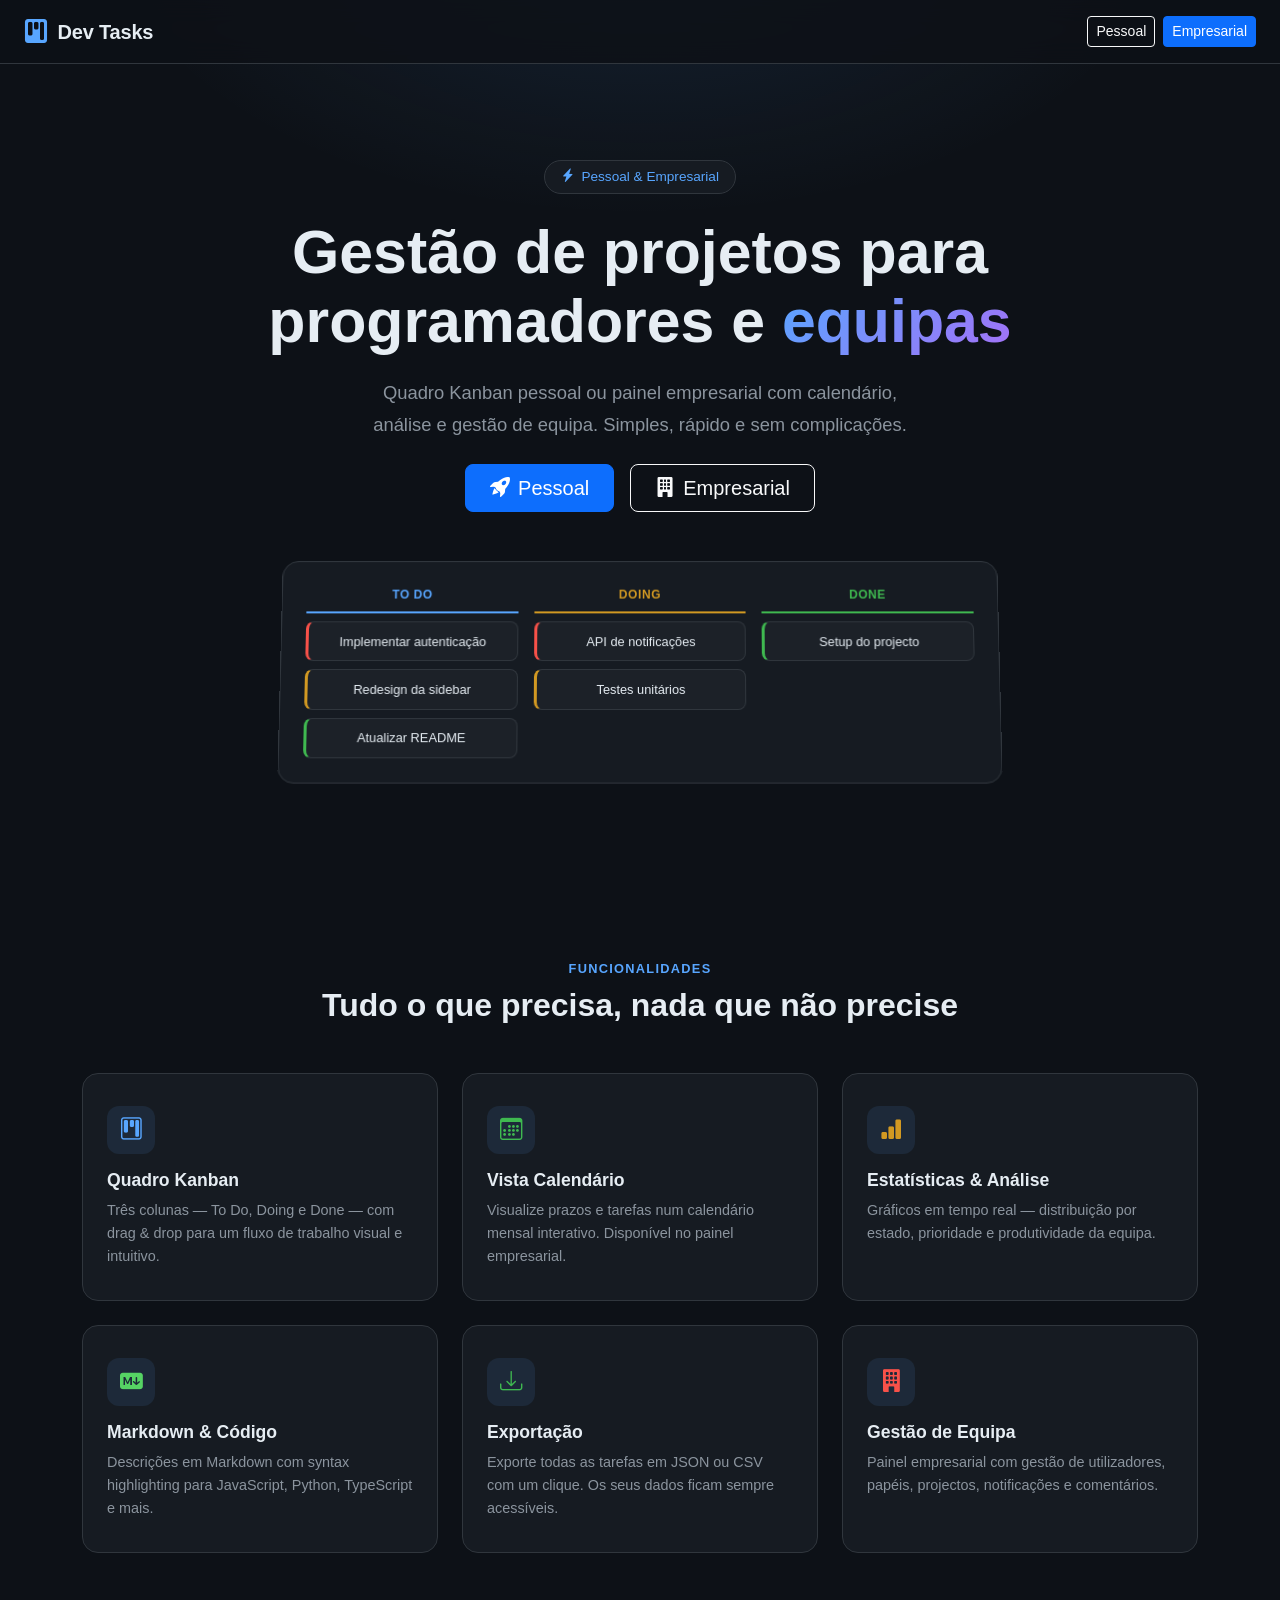
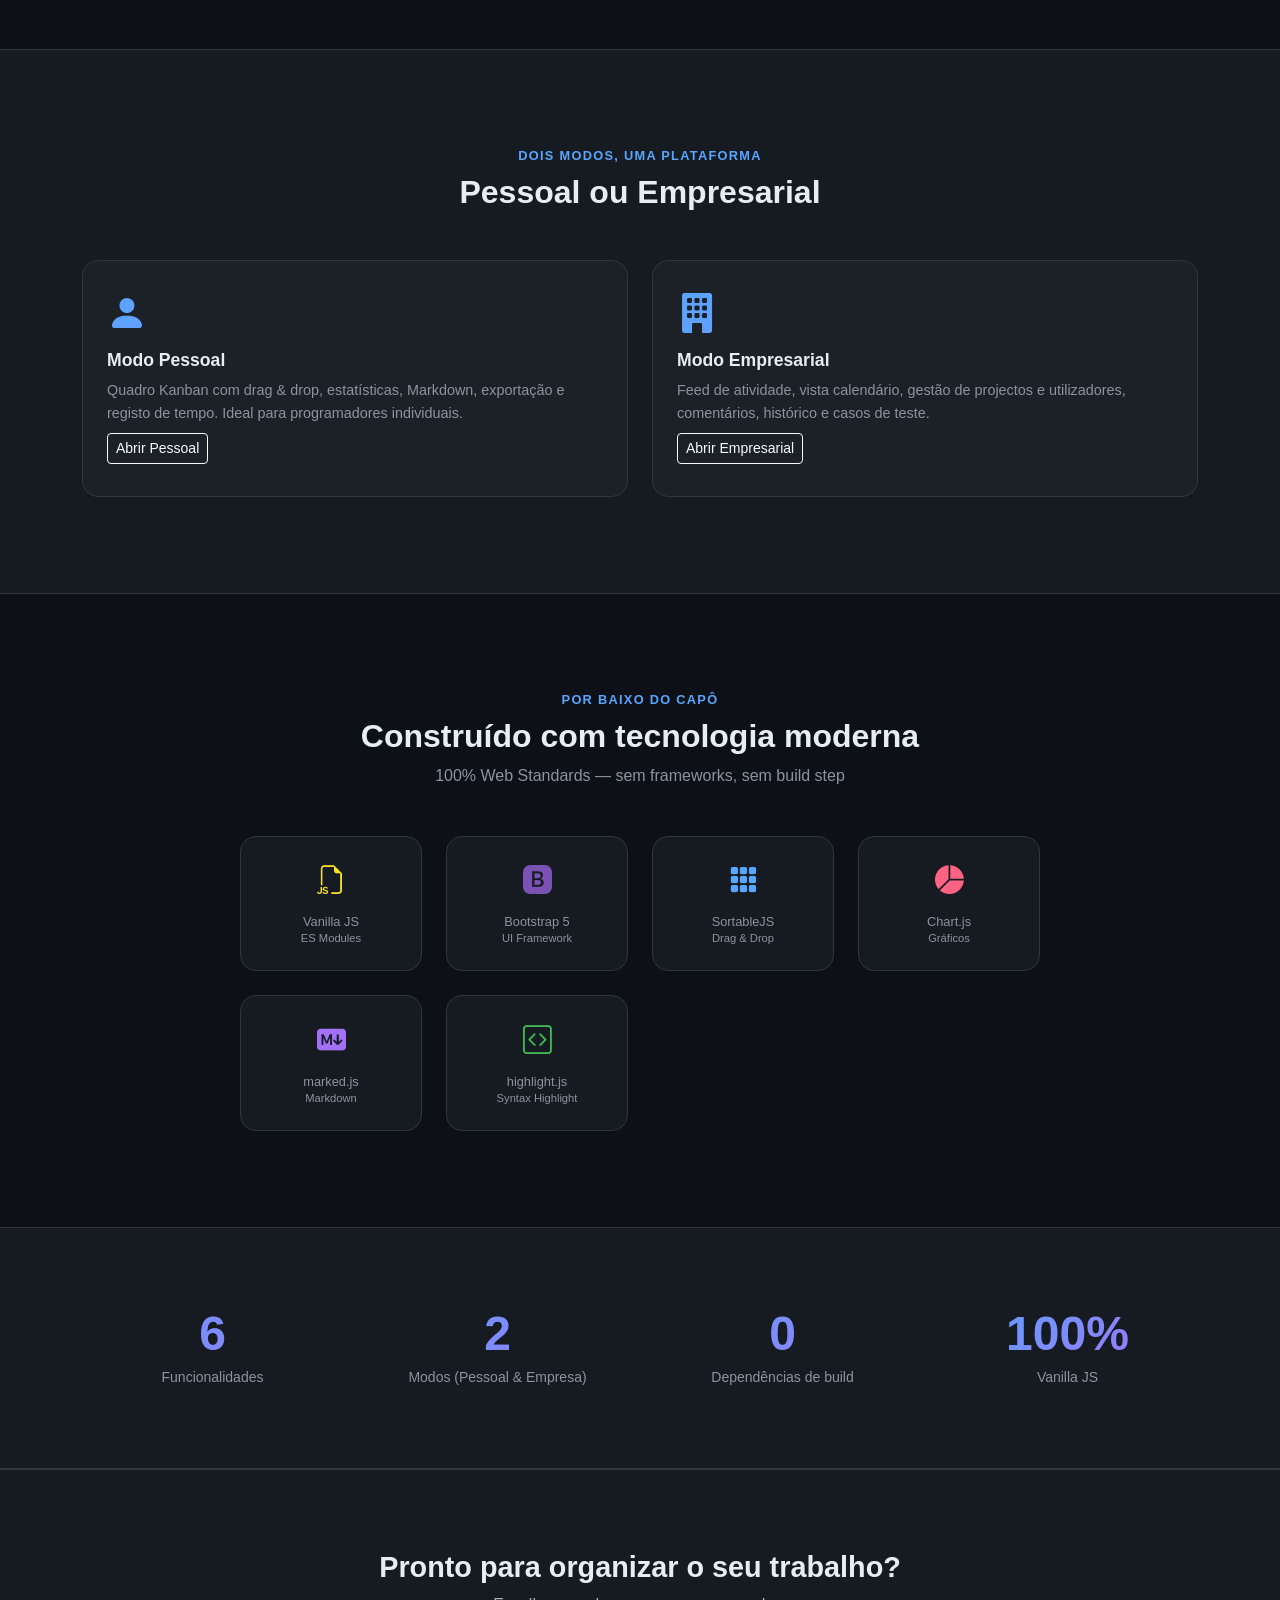
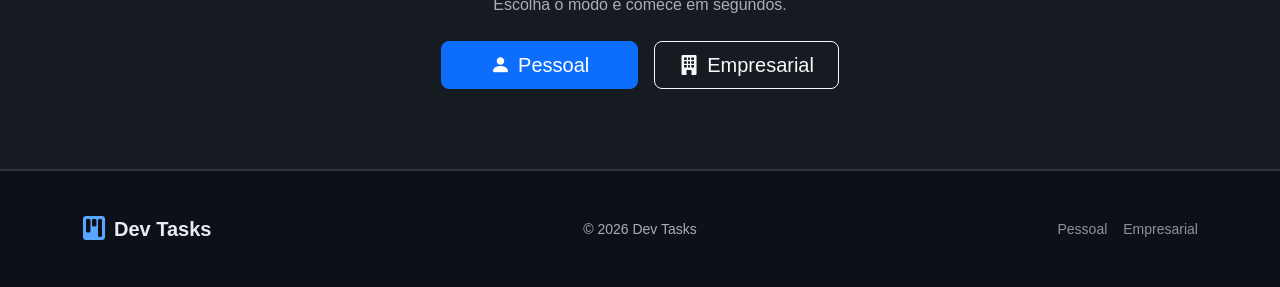
==== commit b9b5b0a3: "chore: salva alterações rastreadas" ====
--- a/index.html
+++ b/index.html
@@ -199,14 +199,6 @@
           <i class="bi bi-code-square tech-icon" style="color:#3fb950"></i>
           <span>highlight.js<br><small>Syntax Highlight</small></span>
         </div>
-        <div class="tech-item">
-          <i class="bi bi-hdd-network-fill tech-icon" style="color:#ffa657"></i>
-          <span>json-server<br><small>Mock API</small></span>
-        </div>
-        <div class="tech-item">
-          <i class="bi bi-box-fill tech-icon" style="color:#2496ed"></i>
-          <span>Docker<br><small>Dev Environment</small></span>
-        </div>
       </div>
     </div>
   </section>
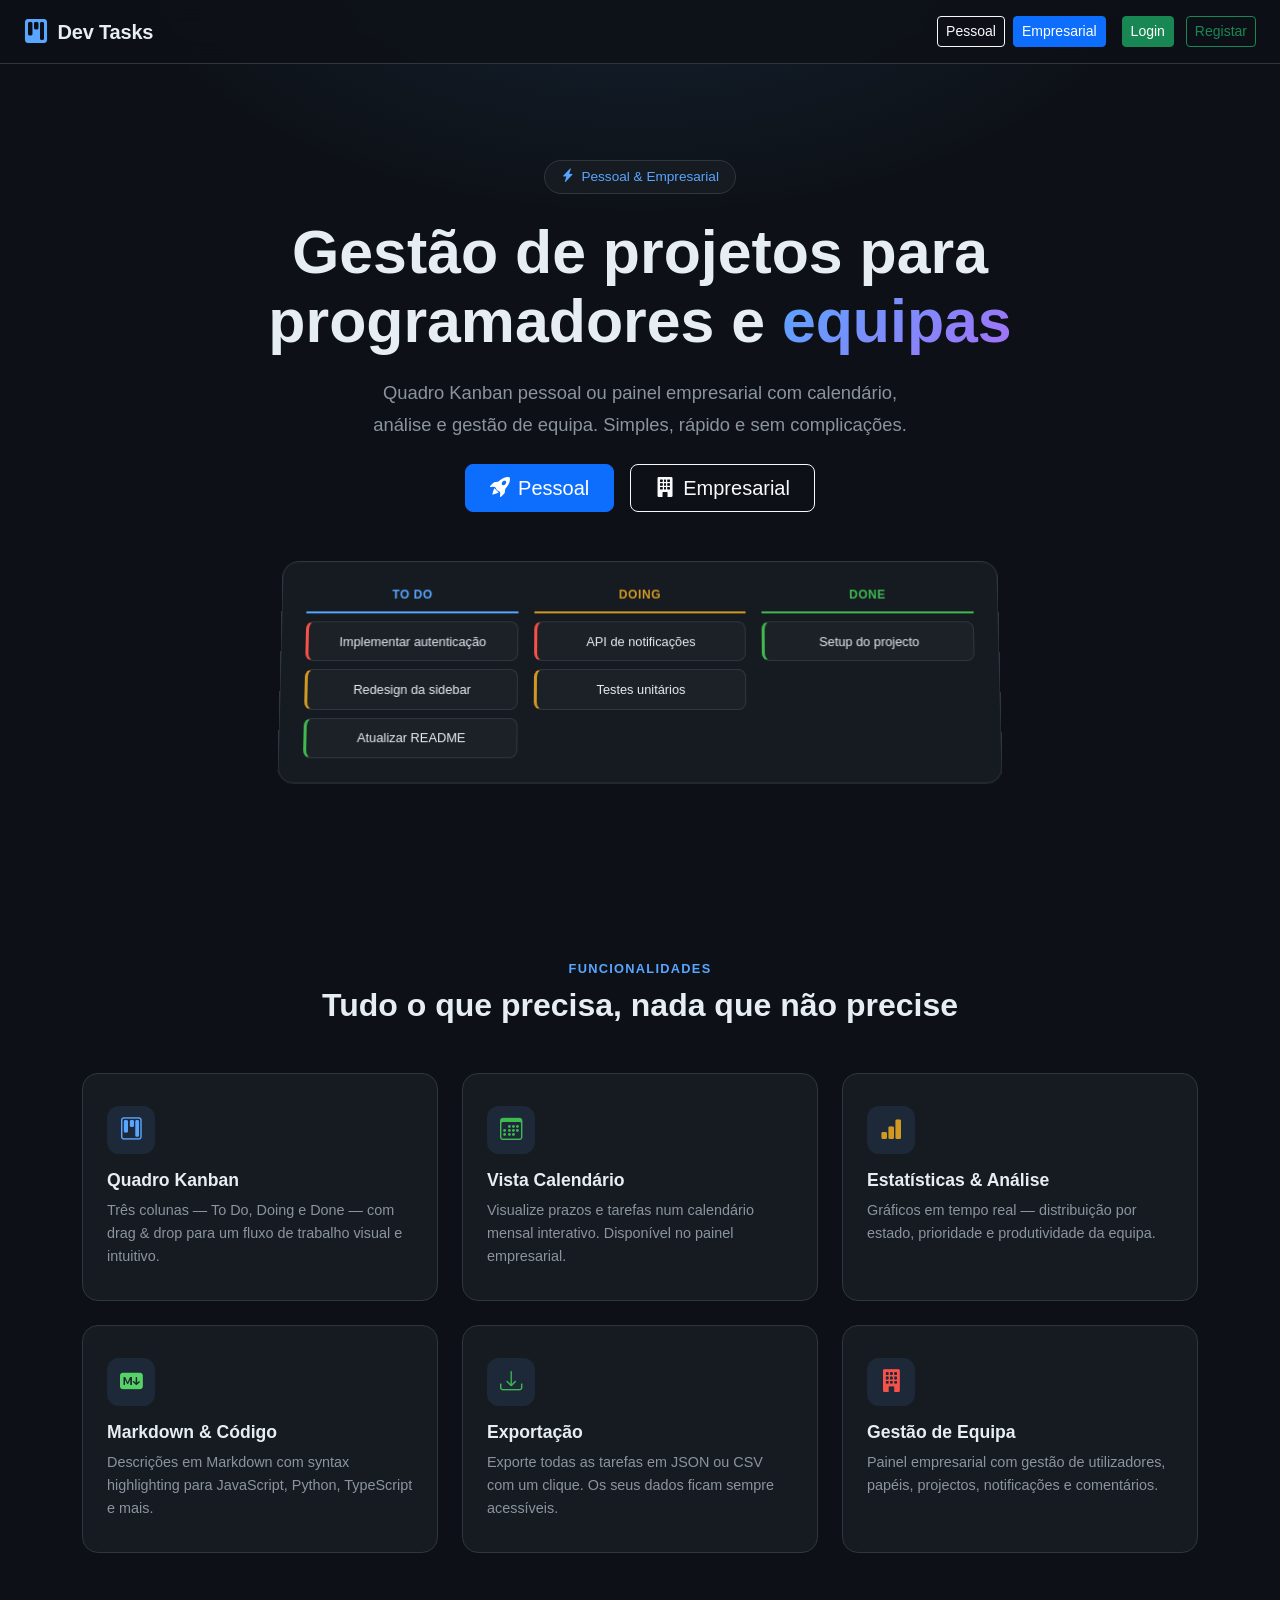
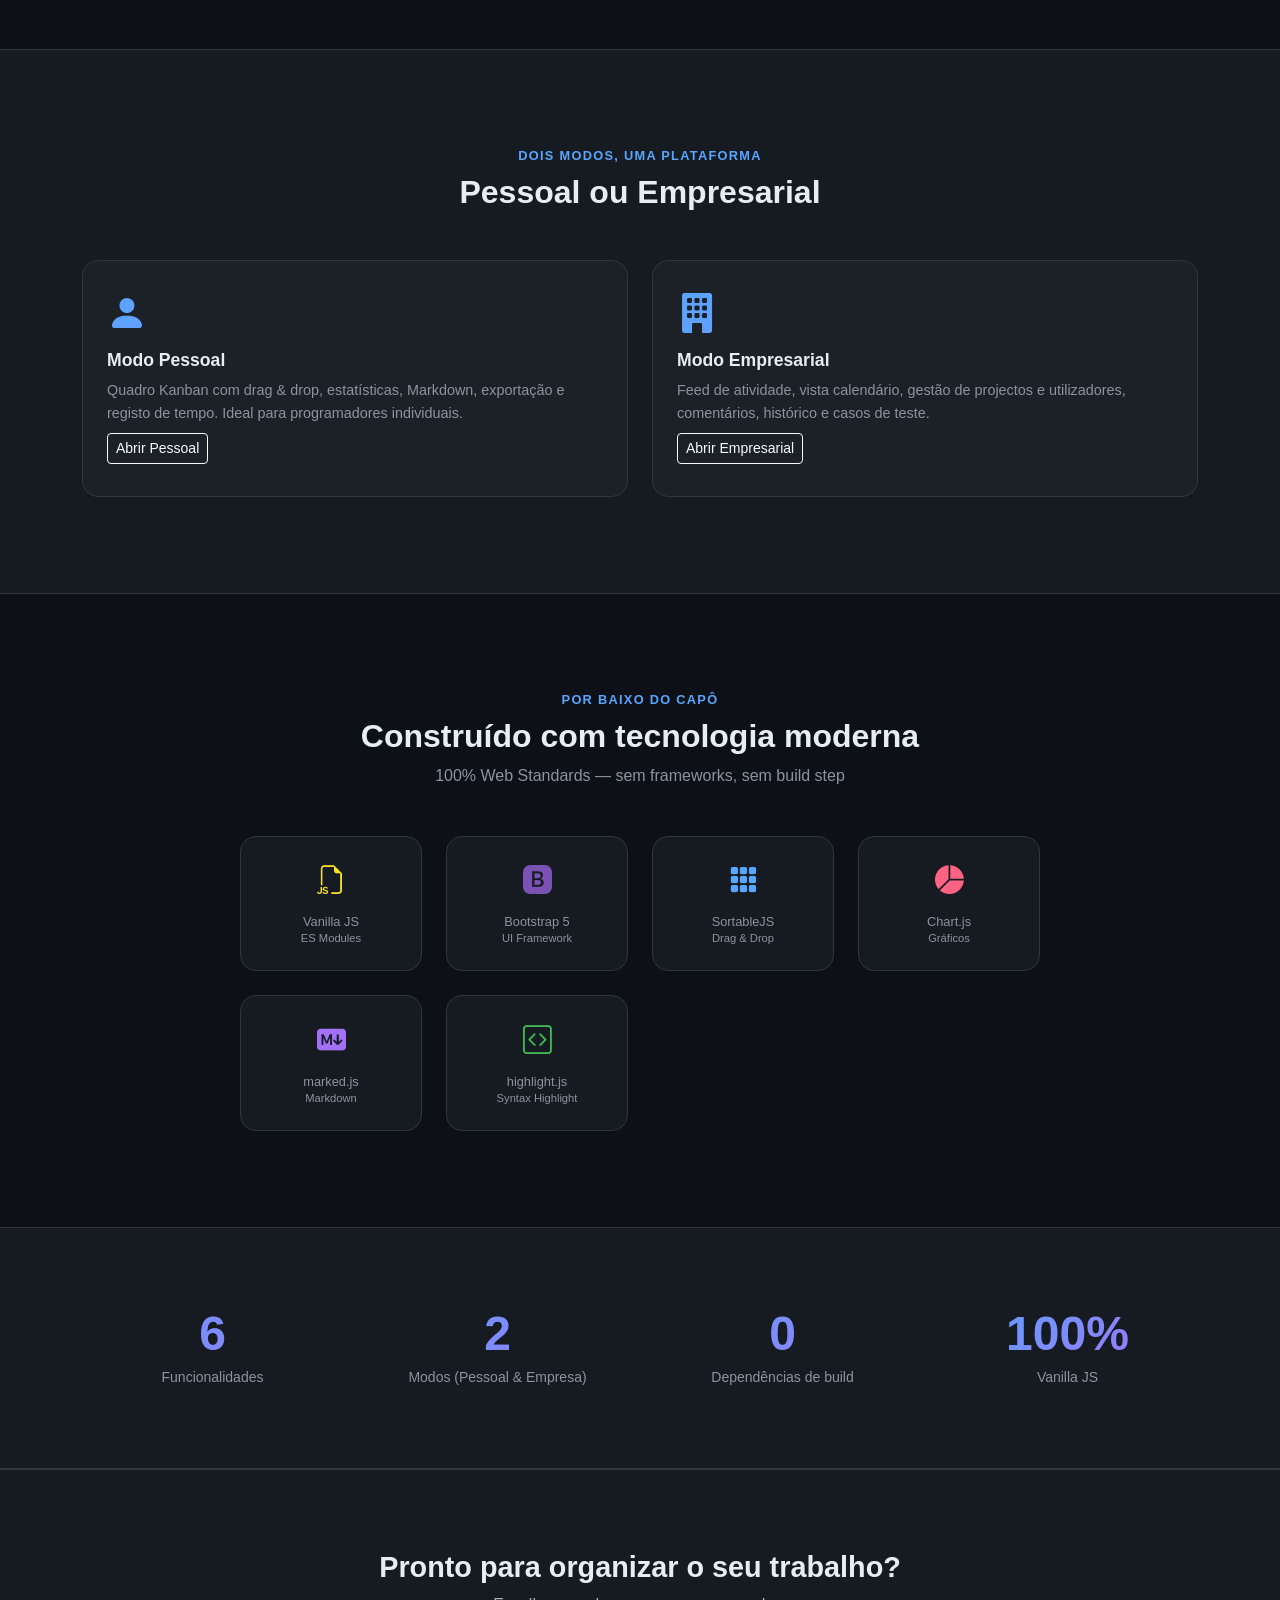
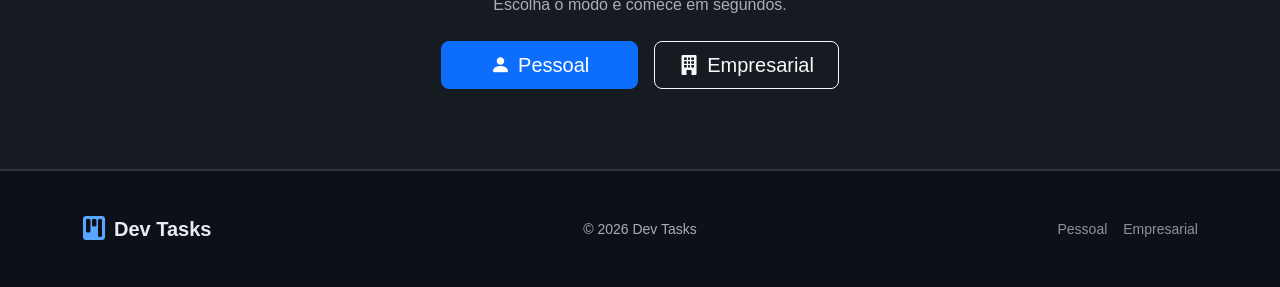
==== commit 491d69fc: "Feat: Login and Register witch Mockapi" ====
--- a/index.html
+++ b/index.html
@@ -11,6 +11,7 @@
   <link rel="stylesheet" href="https://cdn.jsdelivr.net/npm/bootstrap@5.3.3/dist/css/bootstrap.min.css" crossorigin="anonymous" />
   <link rel="stylesheet" href="https://cdn.jsdelivr.net/npm/bootstrap-icons@1.11.3/font/bootstrap-icons.min.css" />
   <link rel="stylesheet" href="src/css/landing.css" />
+  <link rel="manifest" href="manifest.json" />
 </head>
 <body>
 
@@ -19,6 +20,8 @@
     <div slot="actions" class="d-flex gap-2 align-items-center">
       <a href="app.html" class="btn btn-outline-light btn-sm">Pessoal</a>
       <a href="app-enterprise.html" class="btn btn-primary btn-sm">Empresarial</a>
+      <a href="login.html" class="btn btn-success btn-sm ms-2">Login</a>
+      <a href="register.html" class="btn btn-outline-success btn-sm ms-1">Registar</a>
     </div>
   </app-navbar>
 
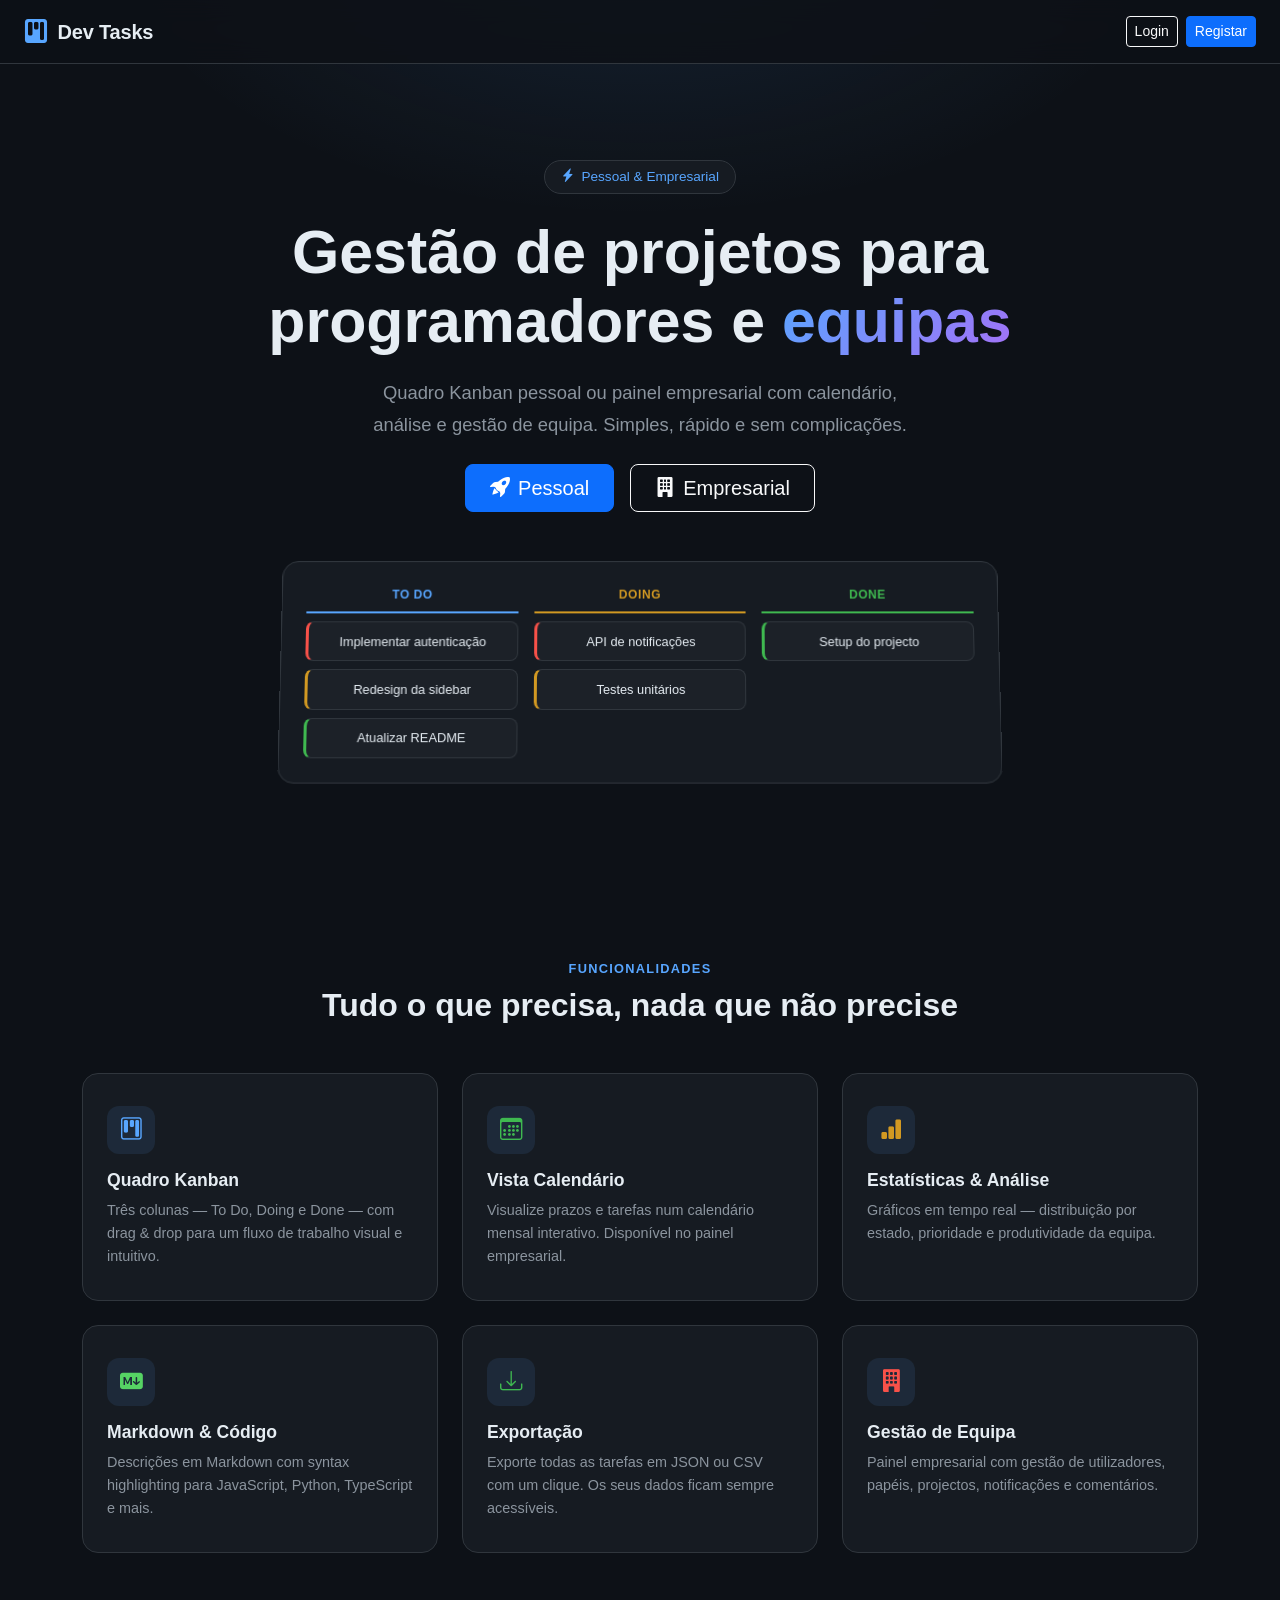
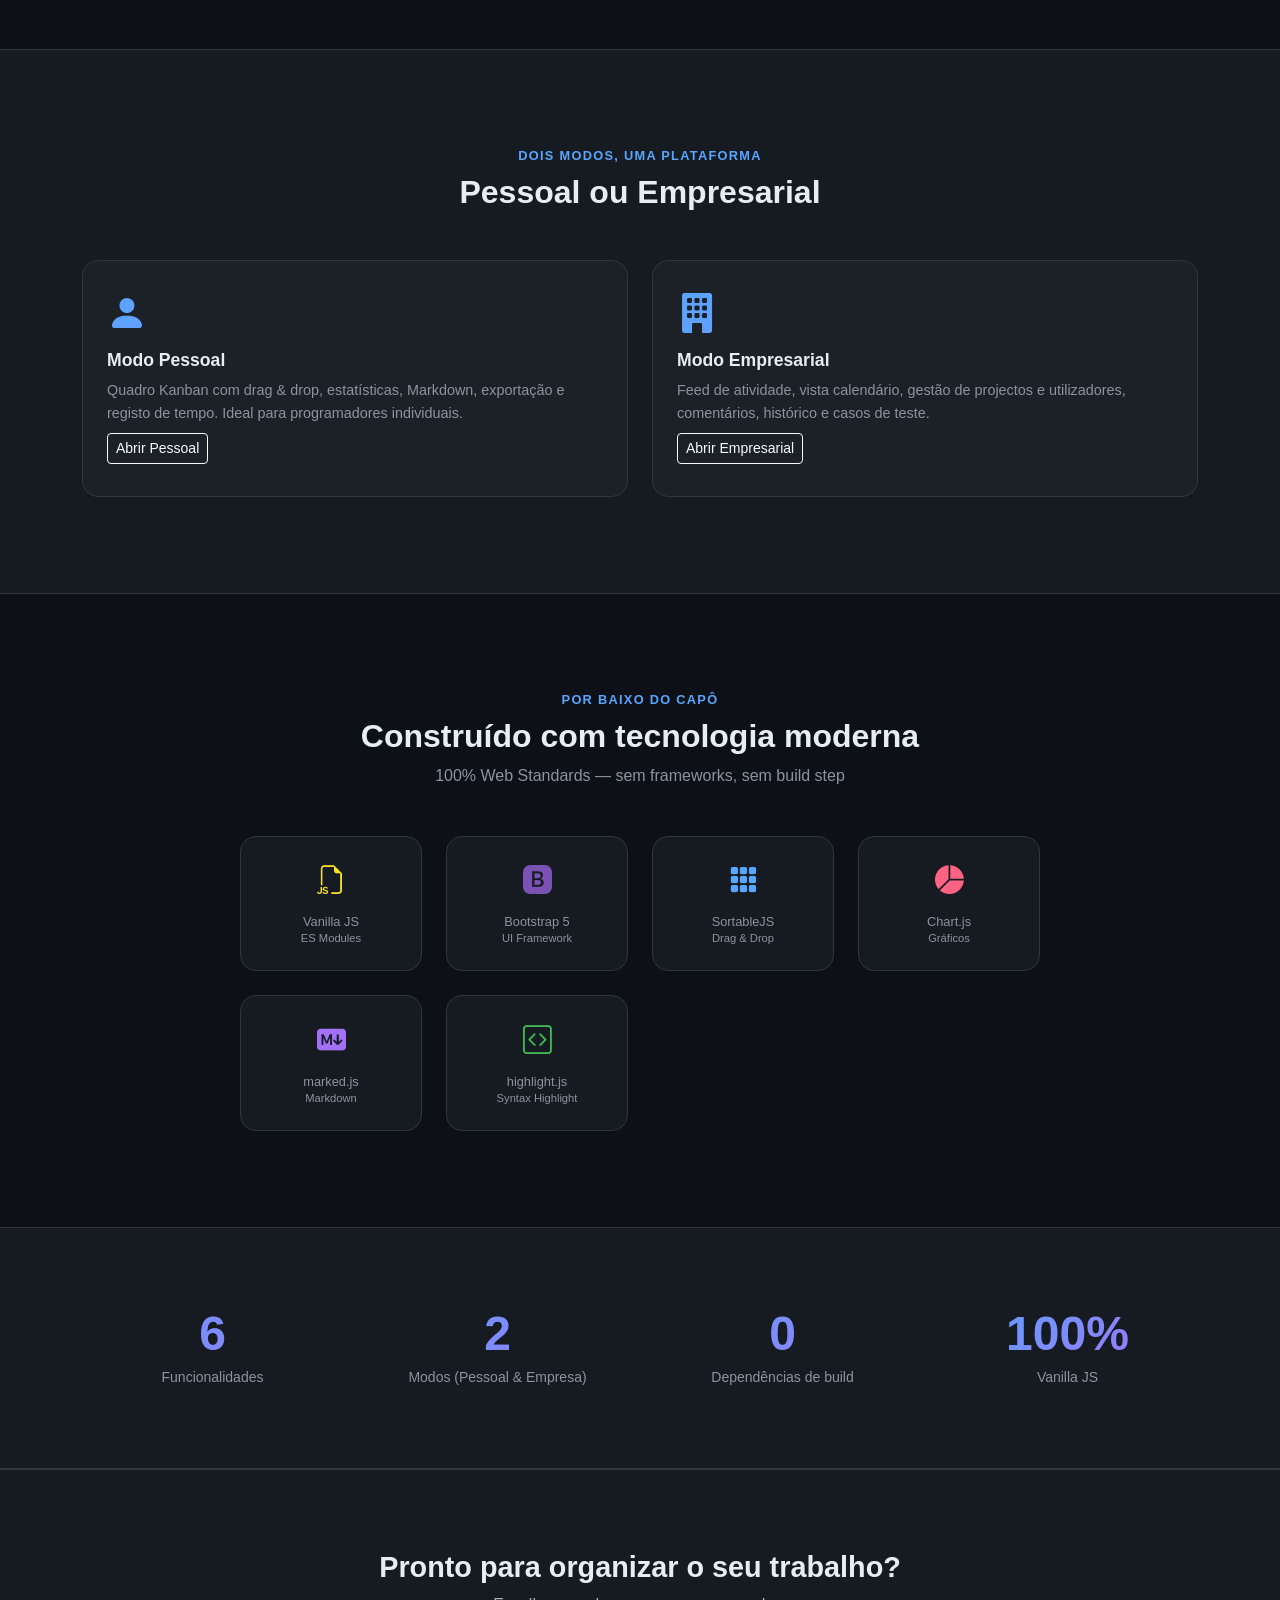
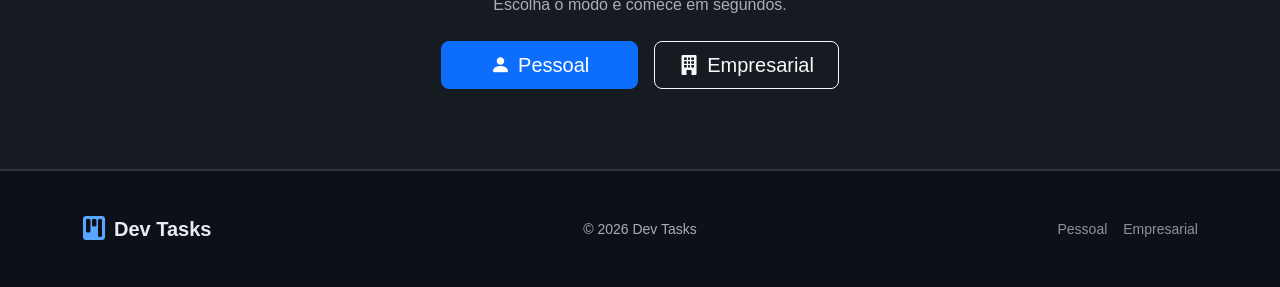
==== commit 6436fa5b: "Fix: Readme Co-authored-by: Copilot <copilot@github.com>" ====
--- a/index.html
+++ b/index.html
@@ -18,10 +18,8 @@
   <!-- ===== NAV ===== -->
   <app-navbar variant="landing" home-href="./index.html" page-title="Dev Tasks" logo-icon="bi-kanban-fill">
     <div slot="actions" class="d-flex gap-2 align-items-center">
-      <a href="app.html" class="btn btn-outline-light btn-sm">Pessoal</a>
-      <a href="app-enterprise.html" class="btn btn-primary btn-sm">Empresarial</a>
-      <a href="login.html" class="btn btn-success btn-sm ms-2">Login</a>
-      <a href="register.html" class="btn btn-outline-success btn-sm ms-1">Registar</a>
+      <a href="login.html" class="btn btn-outline-light btn-sm">Login</a>
+      <a href="register.html" class="btn btn-primary btn-sm">Registar</a>
     </div>
   </app-navbar>
 
